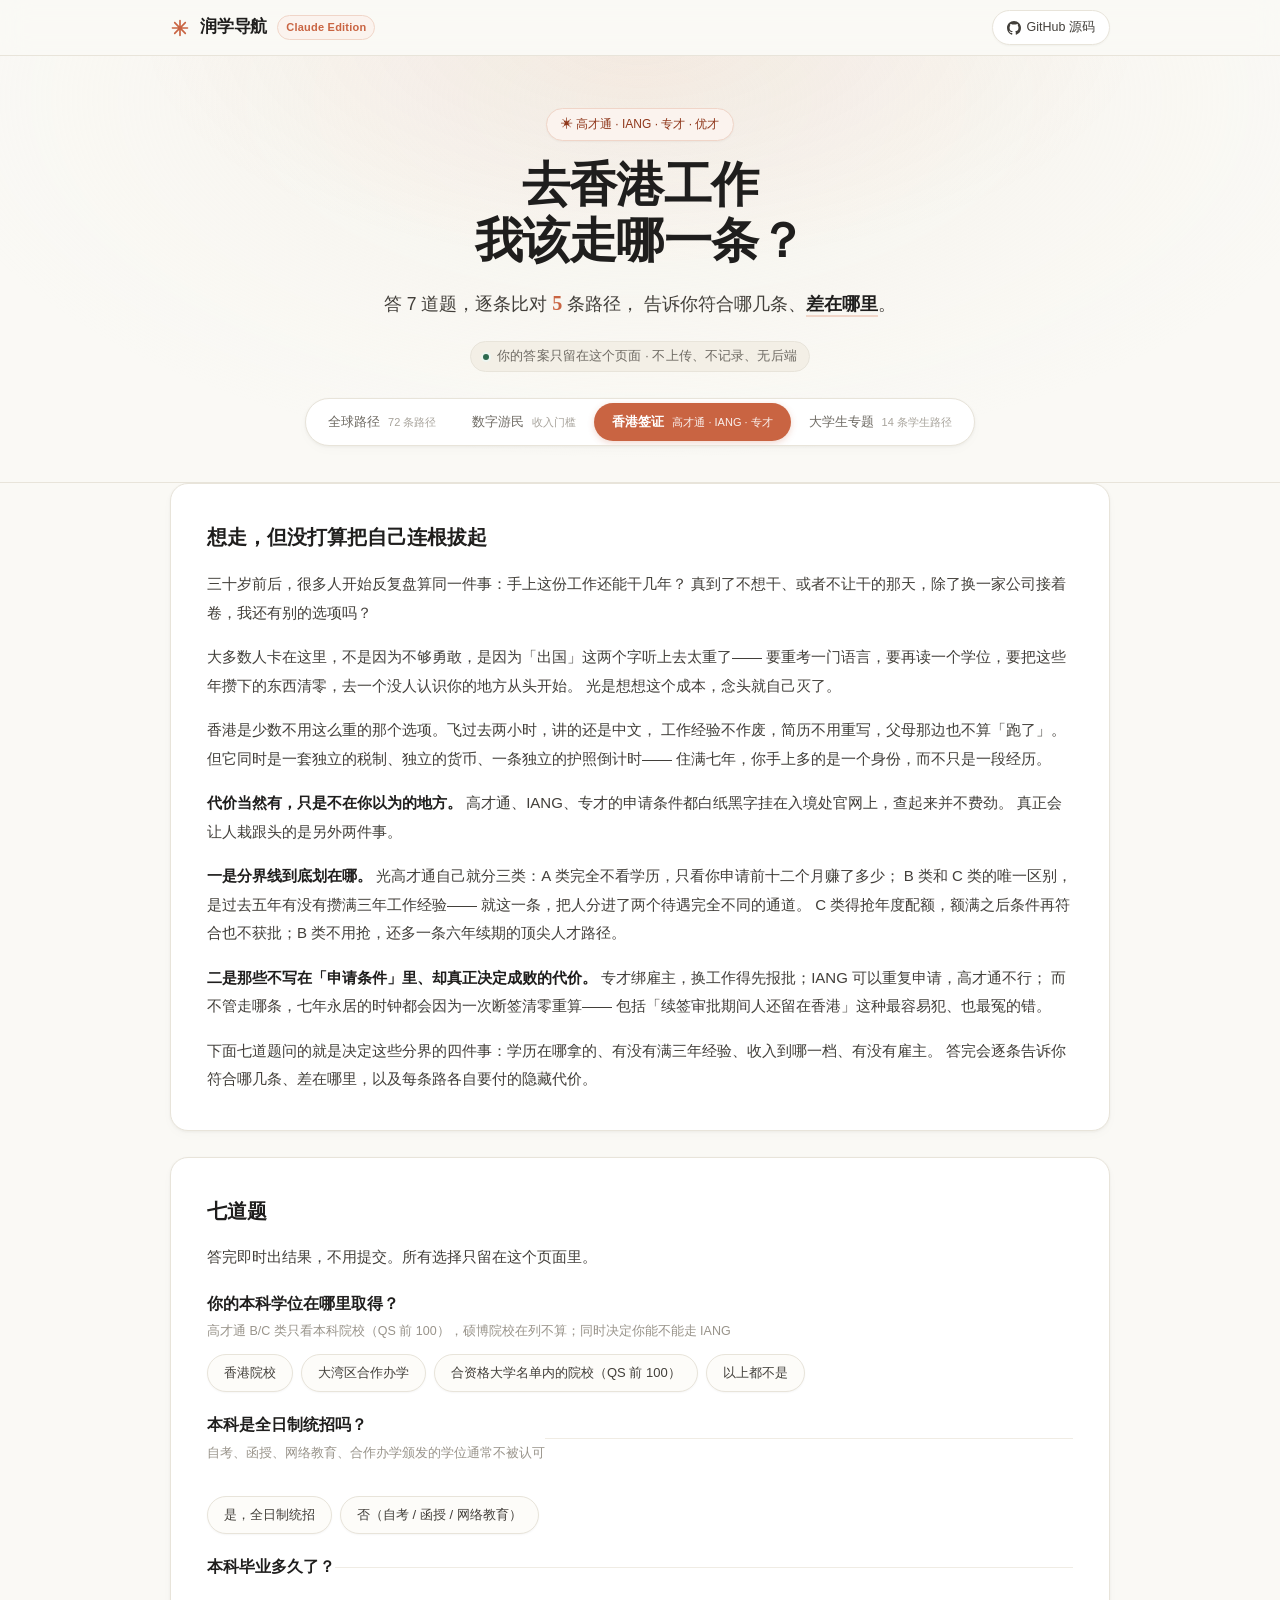
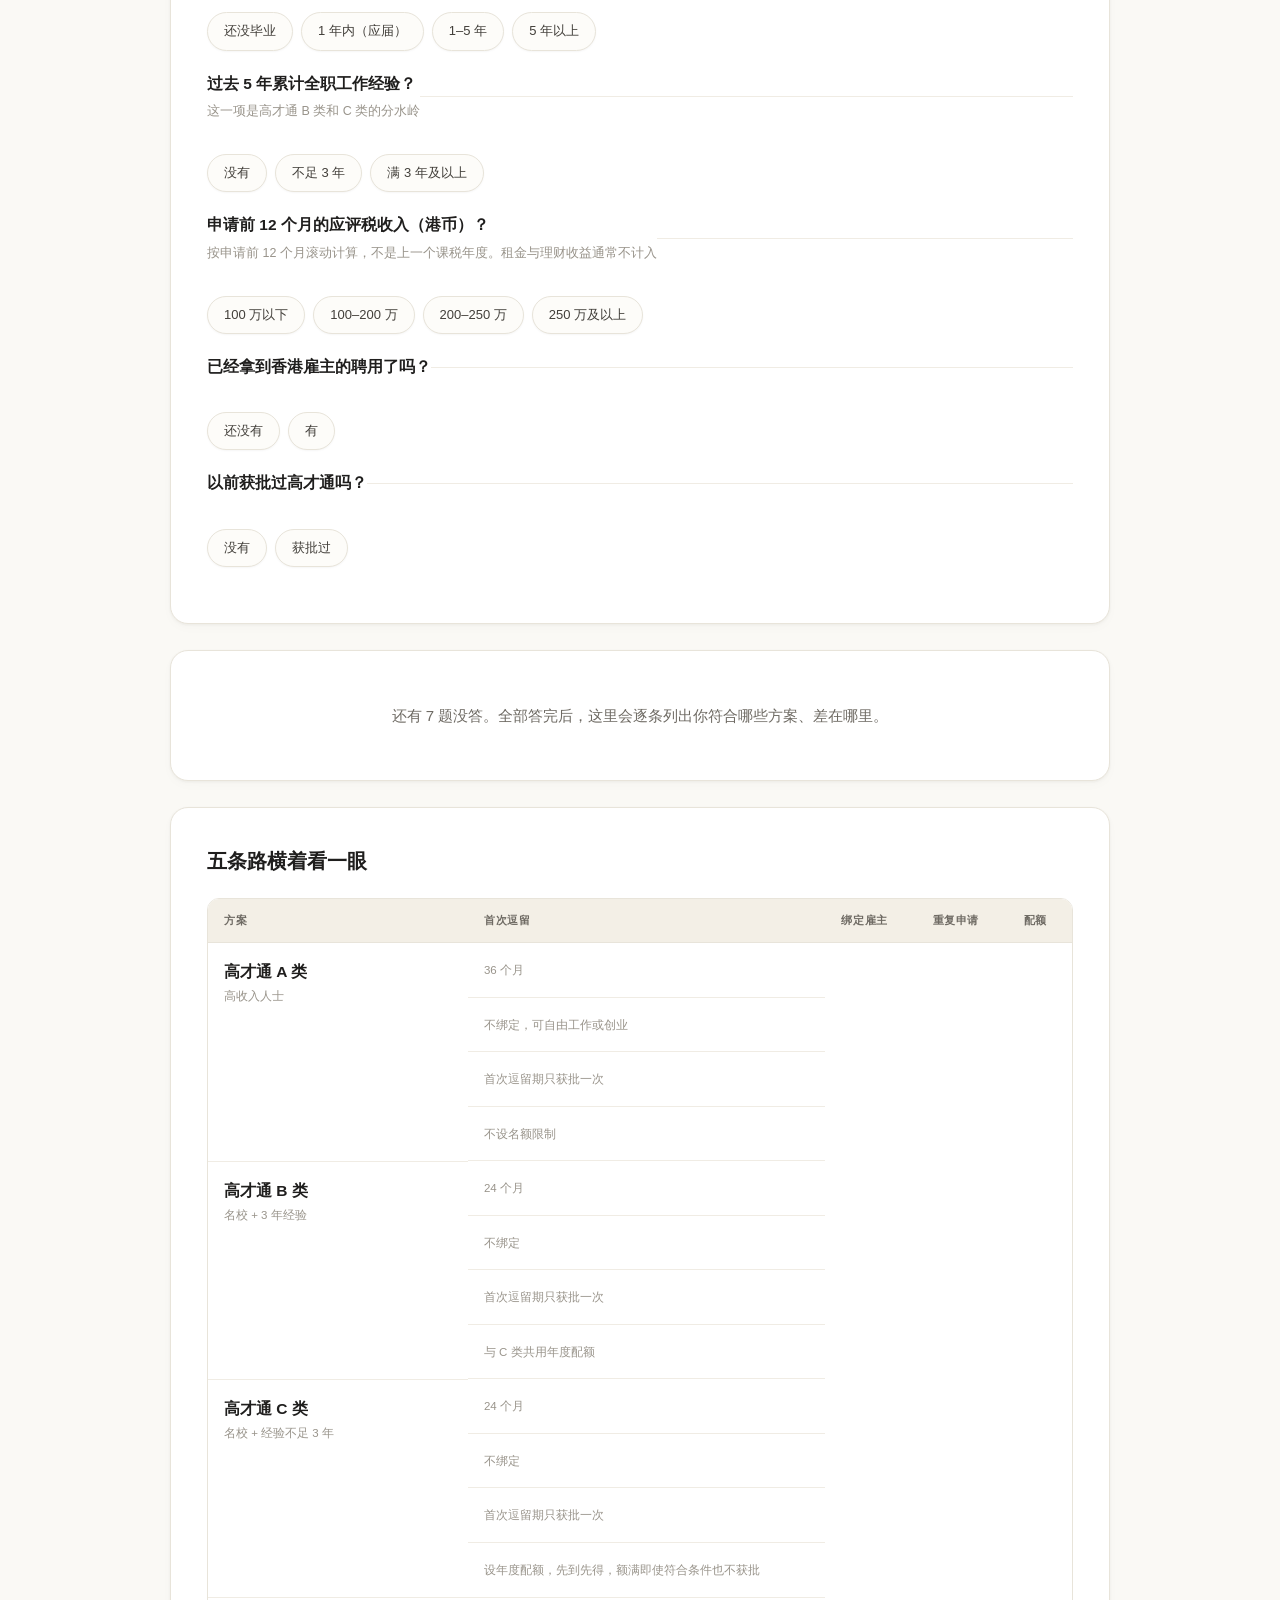
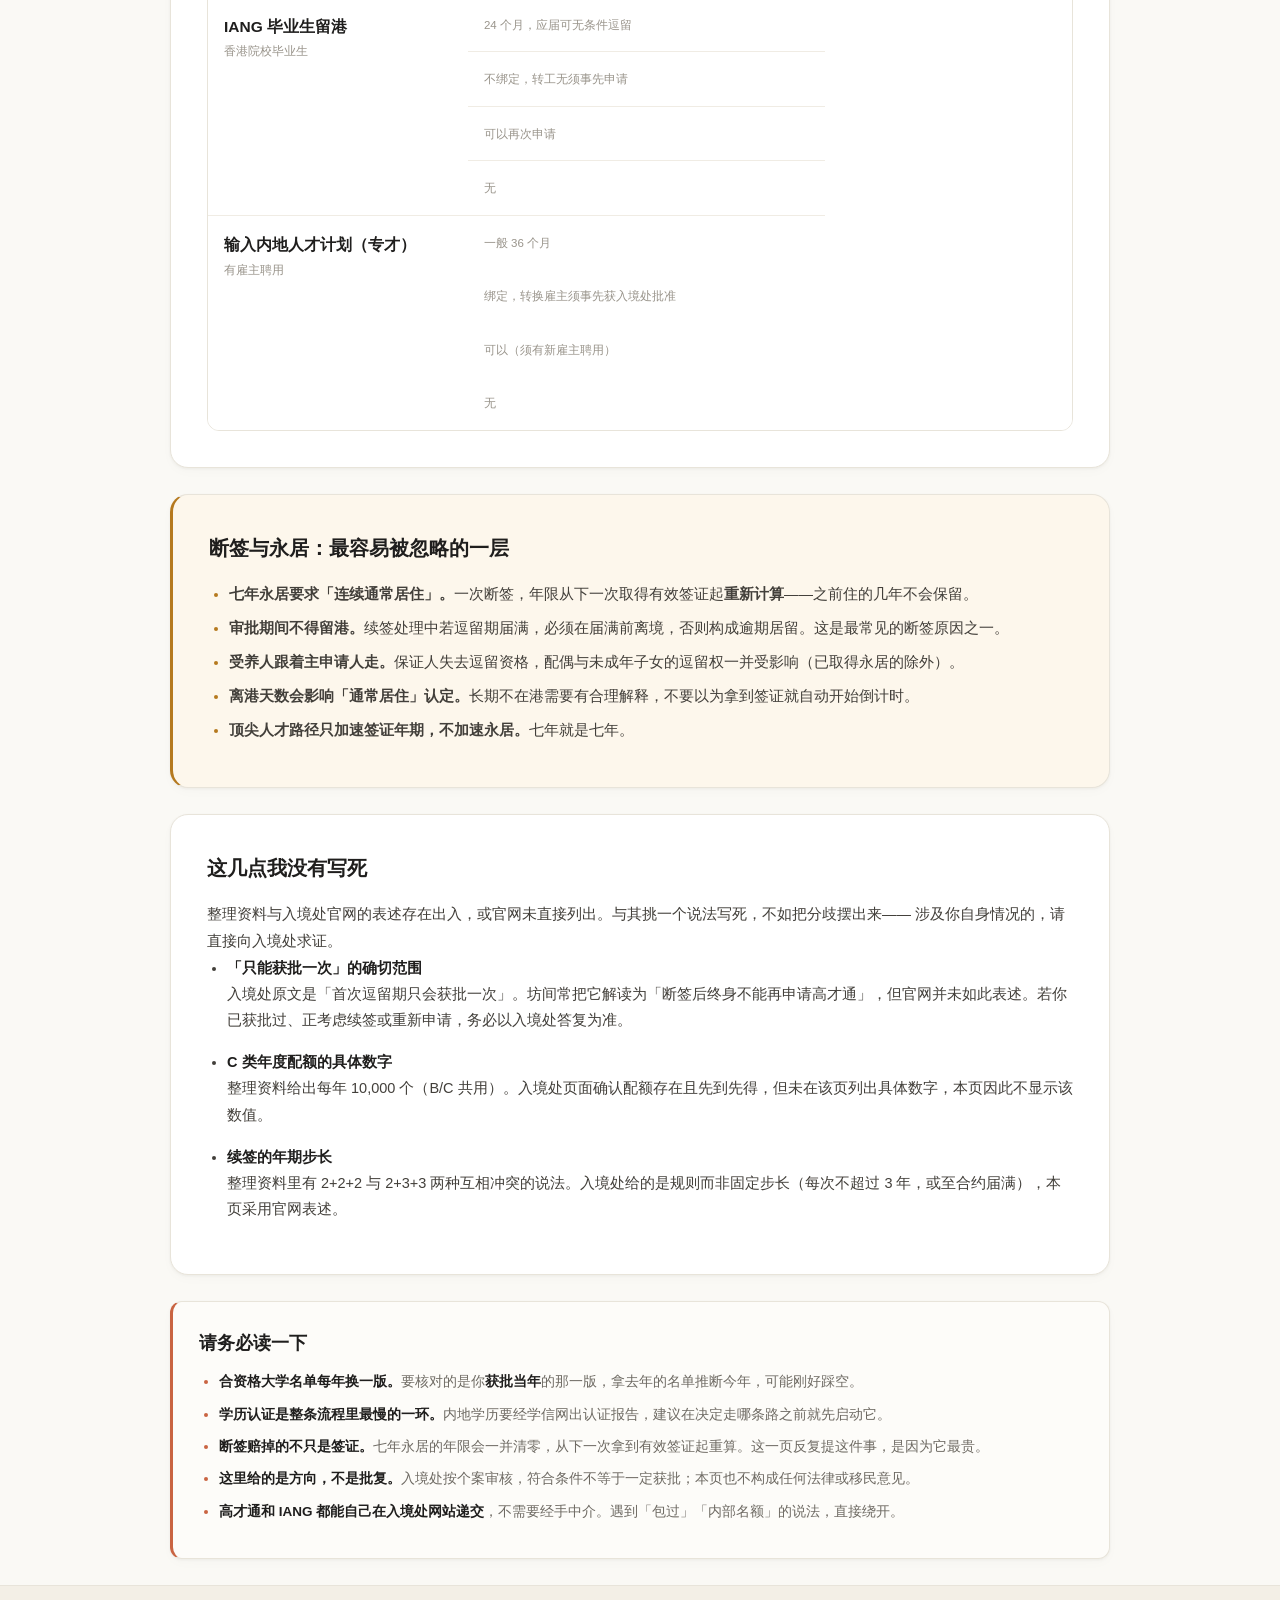
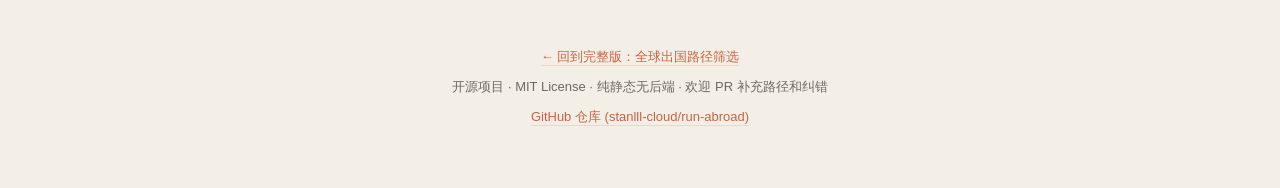
==== hk.html @ f4d1e122 "feat: redesign run-abroad with Anthropic Claude aesthetic" ====
<!DOCTYPE html>
<html lang="zh-CN">
<head>
<meta charset="utf-8">
<meta name="viewport" content="width=device-width, initial-scale=1">
<title>香港工作签证 · 我该走哪一条？</title>
<meta name="description" content="答 7 道题，逐条比对高才通 A/B/C、IANG、专才五条路径，告诉你符合哪几条、差在哪里。纯静态、开源、不收集任何数据。">
<link rel="stylesheet" href="css/style.css">
</head>
<body>

<aside class="claude-topbar">
  <div class="wrap claude-topbar-inner">
    <a href="index.html" class="claude-brand">
      <svg class="claude-spark" viewBox="0 0 24 24" width="20" height="20" fill="currentColor">
        <path d="M12 2C12.5523 2 13 2.44772 13 3V9.58579L17.6569 4.92893C18.0474 4.53841 18.6805 4.53841 19.0711 4.92893C19.4616 5.31946 19.4616 5.95262 19.0711 6.34315L14.4142 11H21C21.5523 11 22 11.4477 22 12C22 12.5523 21.5523 13 21 13H14.4142L19.0711 17.6569C19.4616 18.0474 19.4616 18.6805 19.0711 19.0711C18.6805 19.4616 18.0474 19.4616 17.6569 19.0711L13 14.4142V21C13 21.5523 12.5523 22 12 22C11.4477 22 11 21.5523 11 21V14.4142L6.34315 19.0711C5.95262 19.4616 5.31946 19.4616 4.92893 19.0711C4.53841 18.6805 4.53841 18.0474 4.92893 17.6569L9.58579 13H3C2.44772 13 2 12.5523 2 12C2 11.4477 2 11 3 11H9.58579L4.92893 6.34315C4.53841 5.95262 4.53841 5.31946 4.92893 4.92893C5.31946 4.53841 5.95262 4.53841 6.34315 4.92893L11 9.58579V3C11 2.44772 11.4477 2 12 2Z"/>
      </svg>
      <span class="claude-brand-title">润学导航</span>
      <span class="claude-badge-pill">Claude Edition</span>
    </a>
    <div class="claude-top-actions">
      <a href="https://github.com/stanlll-cloud/run-abroad" target="_blank" rel="noopener noreferrer" class="claude-gh-btn">
        <svg viewBox="0 0 16 16" fill="currentColor">
          <path d="M8 0C3.58 0 0 3.58 0 8c0 3.54 2.29 6.53 5.47 7.59.4.07.55-.17.55-.38 0-.19-.01-.82-.01-1.49-2.01.37-2.53-.49-2.69-.94-.09-.23-.48-.94-.82-1.13-.28-.15-.68-.52-.01-.53.63-.01 1.08.58 1.23.82.72 1.21 1.87.87 2.33.66.07-.52.28-.87.51-1.07-1.78-.2-3.64-.89-3.64-3.95 0-.87.31-1.59.82-2.15-.08-.2-.36-1.02.08-2.12 0 0 .67-.21 2.2.82.64-.18 1.32-.27 2-.27.68 0 1.36.09 2 .27 1.53-1.04 2.2-.82 2.2-.82.44 1.1.16 1.92.08 2.12.51.56.82 1.27.82 2.15 0 3.07-1.87 3.75-3.65 3.95.29.25.54.73.54 1.48 0 1.07-.01 1.93-.01 2.2 0 .21.15.46.55.38A8.013 8.013 0 0016 8c0-4.42-3.58-8-8-8z"/>
        </svg>
        <span>GitHub 源码</span>
      </a>
    </div>
  </div>
</aside>

<header class="hero">
  <div class="wrap">
    <div class="hero-pill-badge">✳ 高才通 · IANG · 专才 · 优才</div>
    <h1>去香港工作<br>我该走哪一条？</h1>
    <p class="lead">
      答 7 道题，逐条比对 <b id="schemeCount">0</b> 条路径，
      告诉你符合哪几条、<strong>差在哪里</strong>。
    </p>
    <p class="privacy">你的答案只留在这个页面 · 不上传、不记录、无后端</p>
    <nav class="hero-alt" aria-label="快速前往专题">
      <a href="index.html"><span>全球路径</span><small>72 条路径</small></a>
      <a href="nomad.html"><span>数字游民</span><small>收入门槛</small></a>
      <a class="current" href="hk.html" aria-current="page"><span>香港签证</span><small>高才通 · IANG · 专才</small></a>
      <a href="student.html"><span>大学生专题</span><small>14 条学生路径</small></a>
    </nav>
  </div>
</header>

<main class="wrap">

  <section class="panel d-block">
    <h2>想走，但没打算把自己连根拔起</h2>
    <div class="prose">
      <p>
        三十岁前后，很多人开始反复盘算同一件事：手上这份工作还能干几年？
        真到了不想干、或者不让干的那天，除了换一家公司接着卷，我还有别的选项吗？
      </p>
      <p>
        大多数人卡在这里，不是因为不够勇敢，是因为「出国」这两个字听上去太重了——
        要重考一门语言，要再读一个学位，要把这些年攒下的东西清零，去一个没人认识你的地方从头开始。
        光是想想这个成本，念头就自己灭了。
      </p>
      <p>
        香港是少数不用这么重的那个选项。飞过去两小时，讲的还是中文，
        工作经验不作废，简历不用重写，父母那边也不算「跑了」。
        但它同时是一套独立的税制、独立的货币、一条独立的护照倒计时——
        住满七年，你手上多的是一个身份，而不只是一段经历。
      </p>
      <p>
        <strong>代价当然有，只是不在你以为的地方。</strong>
        高才通、IANG、专才的申请条件都白纸黑字挂在入境处官网上，查起来并不费劲。
        真正会让人栽跟头的是另外两件事。
      </p>
      <p>
        <strong>一是分界线到底划在哪。</strong>
        光高才通自己就分三类：A 类完全不看学历，只看你申请前十二个月赚了多少；
        B 类和 C 类的唯一区别，是过去五年有没有攒满三年工作经验——
        就这一条，把人分进了两个待遇完全不同的通道。
        C 类得抢年度配额，额满之后条件再符合也不获批；B 类不用抢，还多一条六年续期的顶尖人才路径。
      </p>
      <p>
        <strong>二是那些不写在「申请条件」里、却真正决定成败的代价。</strong>
        专才绑雇主，换工作得先报批；IANG 可以重复申请，高才通不行；
        而不管走哪条，七年永居的时钟都会因为一次断签清零重算——
        包括「续签审批期间人还留在香港」这种最容易犯、也最冤的错。
      </p>
      <p>
        下面七道题问的就是决定这些分界的四件事：学历在哪拿的、有没有满三年经验、收入到哪一档、有没有雇主。
        答完会逐条告诉你符合哪几条、差在哪里，以及每条路各自要付的隐藏代价。
      </p>
    </div>
  </section>

  <section class="panel d-block">
    <h2>七道题</h2>
    <p class="notes">答完即时出结果，不用提交。所有选择只留在这个页面里。</p>
    <div id="quiz" class="hk-quiz"></div>
  </section>

  <div id="result"></div>

  <section class="panel d-block">
    <h2>五条路横着看一眼</h2>
    <div class="table-scroll">
      <table class="cmp" id="cmp"></table>
    </div>
  </section>

  <section class="panel d-block d-warn">
    <h2>断签与永居：最容易被忽略的一层</h2>
    <ul class="d-list">
      <li><b>七年永居要求「连续通常居住」。</b>一次断签，年限从下一次取得有效签证起<b>重新计算</b>——之前住的几年不会保留。</li>
      <li><b>审批期间不得留港。</b>续签处理中若逗留期届满，必须在届满前离境，否则构成逾期居留。这是最常见的断签原因之一。</li>
      <li><b>受养人跟着主申请人走。</b>保证人失去逗留资格，配偶与未成年子女的逗留权一并受影响（已取得永居的除外）。</li>
      <li><b>离港天数会影响「通常居住」认定。</b>长期不在港需要有合理解释，不要以为拿到签证就自动开始倒计时。</li>
      <li><b>顶尖人才路径只加速签证年期，不加速永居。</b>七年就是七年。</li>
    </ul>
  </section>

  <section class="panel d-block">
    <h2>这几点我没有写死</h2>
    <p class="notes">
      整理资料与入境处官网的表述存在出入，或官网未直接列出。与其挑一个说法写死，不如把分歧摆出来——
      涉及你自身情况的，请直接向入境处求证。
    </p>
    <ul class="d-list hk-uncertain" id="uncertain"></ul>
  </section>

  <section class="panel disclaimer">
    <h2>请务必读一下</h2>
    <ul>
      <li><b>合资格大学名单每年换一版。</b>要核对的是你<b>获批当年</b>的那一版，拿去年的名单推断今年，可能刚好踩空。</li>
      <li><b>学历认证是整条流程里最慢的一环。</b>内地学历要经学信网出认证报告，建议在决定走哪条路之前就先启动它。</li>
      <li><b>断签赔掉的不只是签证。</b>七年永居的年限会一并清零，从下一次拿到有效签证起重算。这一页反复提这件事，是因为它最贵。</li>
      <li><b>这里给的是方向，不是批复。</b>入境处按个案审核，符合条件不等于一定获批；本页也不构成任何法律或移民意见。</li>
      <li><b>高才通和 IANG 都能自己在入境处网站递交</b>，不需要经手中介。遇到「包过」「内部名额」的说法，直接绕开。</li>
    </ul>
  </section>

</main>

<footer>
  <div class="wrap">
    <p><a href="index.html">← 回到完整版：全球出国路径筛选</a></p>
    <p>开源项目 · MIT License · 纯静态无后端 · 欢迎 PR 补充路径和纠错</p>
    <p><a href="https://github.com/stanlll-cloud/run-abroad" target="_blank" rel="noopener noreferrer">GitHub 仓库 (stanlll-cloud/run-abroad)</a></p>
  </div>
</footer>

<script src="js/data.js"></script>
<script src="js/engine.js"></script>
<script src="js/hk-data.js"></script>
<script src="js/hk.js"></script>
</body>
</html>
---- css/style.css ----
/* ============================================================
   润学导航 · Claude Design System
   Anthropic Claude 风格设计系统：
   - 暖象牙纸底 (Warm Parchment #FAF9F5)
   - 陶土珊瑚主色 (Claude Terracotta #C96442)
   - 典雅衬线标题与人文无衬线正文
   - 柔和卡片阴影与圆角微交互
   - 零外部依赖，极速纯静态加载
   ============================================================ */

:root {
  color-scheme: light;

  /* ── 间距刻度 ── */
  --s1: 4px;   --s2: 8px;   --s3: 12px;  --s4: 16px;
  --s5: 20px;  --s6: 26px;  --s7: 36px;  --s8: 52px;  --s9: 76px;

  /* ── 圆角系统 (Claude 柔和曲率) ── */
  --r-xs: 4px;
  --r-sm: 8px;
  --r-md: 12px;
  --r-lg: 18px;
  --r-xl: 24px;
  --r-full: 9999px;

  /* ── 字体 ── */
  --sans: "Inter", -apple-system, BlinkMacSystemFont, "Segoe UI", Roboto,
          "PingFang SC", "Hiragino Sans GB", "Microsoft YaHei", "Noto Sans CJK SC", sans-serif;
  --serif: "Copernicus", "Newsreader", "Charter", "Georgia", "Iowan Old Style",
           "Songti SC", "Noto Serif CJK SC", "Source Han Serif SC", STSong, serif;
  --mono: "SF Mono", "Fira Code", "Roboto Mono", Menlo, Consolas, monospace;

  /* ── Claude 暖象牙主题配色 ── */
  --bg: #FAF9F5;                 /* Claude 经典温暖米白/纸张底色 */
  --bg-tint: #F3EFE6;            /* 温暖纸张底色过渡 */
  --bg-subtle: #FAF6EE;
  --panel: #FFFFFF;              /* 悬浮主卡片白 */
  --panel-warm: #FDFCF9;         /* 微暖卡片底色 */
  
  --ink: #1F1E1D;                /* Claude 温暖深炭黑（非死黑） */
  --ink-soft: #423F3A;           /* 正文温和炭色 */
  --muted: #6E6A63;              /* 次级辅助说明色 */
  --faint: #99948B;              /* 弱化标注文字 */
  --line: #E8E4DA;               /* 细腻温和边界线 */
  --hair: #F0ECE4;               /* 发丝级分隔线 */

  /* Claude 标志性陶土珊瑚色 (Anthropic Terracotta) */
  --accent: #C96442;             /* Claude 官方标志陶土珊瑚红 */
  --accent-hover: #B55434;
  --accent-active: #9E4629;
  --accent-ink: #8F371B;
  --accent-wash: #FBF3EE;        /* 极柔和的陶土浅底 */
  --accent-border: #F0D5C8;

  /* Claude 状态辅助色 */
  --ok: #2D6A4F;                 /* Claude 沉稳森林绿 (符合条件) */
  --ok-ink: #1B4332;
  --ok-wash: #EDF6F1;
  --ok-border: #C8E3D4;

  --near: #B5791E;               /* Claude 温暖蜂蜜赭黄 (差一点) */
  --near-ink: #7E4F08;
  --near-wash: #FDF7EC;
  --near-border: #F7E4BE;

  --far: #C96442;                /* Claude 陶土红 (需长期准备) */
  --far-ink: #8F371B;
  --far-wash: #FBF3EE;
  --far-border: #F0D5C8;

  --no: #7A7670;                 /* Claude 静谧灰岩 (暂时走不通) */
  --no-ink: #4E4B46;
  --no-wash: #F2EFEA;
  --no-border: #E0DDD6;

  /* 阴影系统 (Claude 风格柔和漫反射) */
  --shadow-xs: 0 1px 2px rgba(31, 30, 29, 0.04);
  --shadow-sm: 0 1px 3px rgba(31, 30, 29, 0.05), 0 4px 12px rgba(31, 30, 29, 0.02);
  --shadow-md: 0 2px 8px -2px rgba(31, 30, 29, 0.06), 0 12px 32px -8px rgba(31, 30, 29, 0.08);
  --shadow-lg: 0 4px 16px -2px rgba(31, 30, 29, 0.08), 0 24px 48px -12px rgba(31, 30, 29, 0.12);

  --ring: 0 0 0 3px rgba(201, 100, 66, 0.18);
}

@media (prefers-color-scheme: dark) {
  :root {
    color-scheme: dark;

    /* Claude 标志性温润深棕暗黑 (Espresso Dark, 非冰冷深蓝) */
    --bg: #1B1A18;
    --bg-tint: #242220;
    --bg-subtle: #2A2825;
    --panel: #262421;
    --panel-warm: #2C2A26;

    --ink: #EDE8DF;
    --ink-soft: #CCC6BA;
    --muted: #969085;
    --faint: #736E65;
    --line: #383530;
    --hair: #2E2C28;

    --accent: #D97757;
    --accent-hover: #E48869;
    --accent-active: #F2A385;
    --accent-ink: #F2A385;
    --accent-wash: #2D1B14;
    --accent-border: #4D2B1E;

    --ok: #52B788;
    --ok-ink: #74C69D;
    --ok-wash: #15251C;
    --ok-border: #1E3A2B;

    --near: #E0A946;
    --near-ink: #F0C46B;
    --near-wash: #281F10;
    --near-border: #423214;

    --far: #D97757;
    --far-ink: #F2A385;
    --far-wash: #2D1B14;
    --far-border: #4D2B1E;

    --no: #8C8880;
    --no-ink: #ABA69E;
    --no-wash: #23221F;
    --no-border: #383632;

    --shadow-xs: 0 1px 2px rgba(0, 0, 0, 0.4);
    --shadow-sm: 0 2px 6px rgba(0, 0, 0, 0.4);
    --shadow-md: 0 8px 24px rgba(0, 0, 0, 0.5);
    --shadow-lg: 0 16px 40px rgba(0, 0, 0, 0.6);

    --ring: 0 0 0 3px rgba(217, 119, 87, 0.25);
  }
}

* { box-sizing: border-box; }
html { scroll-behavior: smooth; }

body {
  margin: 0;
  background: var(--bg);
  color: var(--ink);
  font-family: var(--sans);
  font-size: 15.5px;
  line-height: 1.7;
  -webkit-font-smoothing: antialiased;
  -moz-osx-font-smoothing: grayscale;
}

.wrap { max-width: 980px; margin: 0 auto; padding: 0 var(--s5); }

::selection { background: var(--accent-wash); color: var(--accent-ink); }

:focus-visible {
  outline: 2px solid var(--accent);
  outline-offset: 2px;
  border-radius: var(--r-sm);
}

/* ============================================================
   Claude 顶部常驻导航条 (Top Bar)
   ============================================================ */

.claude-topbar {
  position: sticky;
  top: 0;
  z-index: 100;
  background: color-mix(in srgb, var(--bg) 85%, transparent);
  backdrop-filter: blur(14px);
  -webkit-backdrop-filter: blur(14px);
  border-bottom: 1px solid var(--line);
  padding: 10px 0;
  transition: all .2s ease;
}

.claude-topbar-inner {
  display: flex;
  align-items: center;
  justify-content: space-between;
  gap: var(--s4);
}

.claude-brand {
  display: inline-flex;
  align-items: center;
  gap: 10px;
  text-decoration: none;
  color: var(--ink);
}

.claude-spark {
  color: var(--accent);
  flex-shrink: 0;
  transition: transform .25s ease;
}
.claude-brand:hover .claude-spark {
  transform: rotate(45deg);
}

.claude-brand-title {
  font-family: var(--serif);
  font-size: 17px;
  font-weight: 600;
  letter-spacing: -.01em;
}

.claude-badge-pill {
  font-family: var(--sans);
  font-size: 11px;
  font-weight: 600;
  padding: 2px 8px;
  border-radius: var(--r-full);
  background: var(--accent-wash);
  color: var(--accent);
  border: 1px solid var(--accent-border);
  letter-spacing: .02em;
}

.claude-top-actions {
  display: flex;
  align-items: center;
  gap: var(--s3);
}

.claude-gh-btn {
  display: inline-flex;
  align-items: center;
  gap: 6px;
  padding: 6px 14px;
  font-size: 12.5px;
  font-weight: 500;
  color: var(--ink-soft);
  background: var(--panel);
  border: 1px solid var(--line);
  border-radius: var(--r-full);
  text-decoration: none;
  box-shadow: var(--shadow-xs);
  transition: all .16s ease;
}
.claude-gh-btn:hover {
  color: var(--accent);
  border-color: var(--accent-border);
  background: var(--accent-wash);
  transform: translateY(-1px);
}
.claude-gh-btn svg { width: 14px; height: 14px; fill: currentColor; }

/* ============================================================
   Hero 头部 (Claude 温暖光晕与典雅排版)
   ============================================================ */

.hero {
  position: relative;
  overflow: hidden;
  padding: var(--s8) 0 var(--s7);
  text-align: center;
  border-bottom: 1px solid var(--line);
  background:
    radial-gradient(ellipse 700px 320px at 50% -20px, rgba(201, 100, 66, 0.08), transparent 72%),
    radial-gradient(ellipse 900px 450px at 50% 10%, rgba(243, 239, 230, 0.55), transparent 80%),
    var(--bg);
}

.hero-pill-badge {
  display: inline-flex;
  align-items: center;
  gap: 6px;
  margin-bottom: var(--s4);
  padding: 5px 14px;
  font-size: 12px;
  font-weight: 500;
  color: var(--accent-ink);
  background: var(--accent-wash);
  border: 1px solid var(--accent-border);
  border-radius: var(--r-full);
  box-shadow: var(--shadow-xs);
}

.hero h1 {
  margin: 0 0 var(--s4);
  font-family: var(--serif);
  font-size: clamp(34px, 5.2vw, 48px);
  font-weight: 600;
  line-height: 1.18;
  letter-spacing: -.02em;
  color: var(--ink);
}

.lead {
  margin: 0 auto var(--s5);
  max-width: 36em;
  font-size: clamp(15.5px, 1.8vw, 17.5px);
  line-height: 1.75;
  color: var(--ink-soft);
}
.lead b {
  font-family: var(--serif);
  font-size: 1.15em;
  font-weight: 600;
  color: var(--accent);
}
.lead strong {
  font-weight: 600;
  color: var(--ink);
  white-space: nowrap;
  border-bottom: 2px solid var(--accent-border);
  padding-bottom: 1px;
}

.privacy {
  display: inline-flex;
  align-items: center;
  gap: var(--s2);
  margin: 0;
  padding: 4px 12px;
  border-radius: var(--r-full);
  background: var(--bg-tint);
  border: 1px solid var(--line);
  font-size: 12.5px;
  letter-spacing: .01em;
  color: var(--muted);
}
.privacy::before {
  content: '';
  width: 6px; height: 6px;
  border-radius: 50%;
  background: var(--ok);
  box-shadow: 0 0 0 2px var(--ok-wash);
}

/* ============================================================
   导航切换器 (Claude 风格分段胶囊)
   ============================================================ */

.hero-alt {
  display: flex;
  gap: 0;
  justify-content: center;
  flex-wrap: wrap;
  width: fit-content;
  max-width: 100%;
  margin: var(--s6) auto 0;
  border: 1px solid var(--line);
  border-radius: var(--r-full);
  overflow: hidden;
  background: var(--panel);
  box-shadow: var(--shadow-sm);
  padding: 4px;
}

.hero-alt a {
  display: inline-flex;
  align-items: center;
  gap: var(--s2);
  padding: 8px 18px;
  color: var(--muted);
  text-decoration: none;
  border: 0;
  border-radius: var(--r-full);
  font-size: 13px;
  font-weight: 500;
  white-space: nowrap;
  transition: all .18s cubic-bezier(0.2, 0.8, 0.2, 1);
}
.hero-alt a:hover {
  color: var(--accent);
  background: var(--accent-wash);
}
.hero-alt a.current {
  color: #FFFFFF;
  background: var(--accent);
  font-weight: 600;
  box-shadow: 0 2px 6px rgba(201, 100, 66, 0.25);
}
.hero-alt a small {
  font-size: 11px;
  font-weight: 400;
  color: var(--faint);
  opacity: .85;
}
.hero-alt a.current small {
  color: #FFFFFF;
  opacity: .9;
}

@media (max-width: 680px) {
  .hero-alt {
    display: grid;
    grid-template-columns: repeat(2, minmax(0, 1fr));
    width: 100%;
    border-radius: var(--r-md);
    gap: 4px;
    padding: 6px;
  }
  .hero-alt a {
    justify-content: center;
    flex-direction: column;
    gap: 2px;
    padding: 8px 6px;
    font-size: 12px;
    border-radius: var(--r-sm);
  }
}

main { padding: var(--s7) 0 var(--s9); }

/* ============================================================
   面板与表单 (Claude 柔和卡片与输入框)
   ============================================================ */

.panel {
  background: var(--panel);
  border: 1px solid var(--line);
  border-radius: var(--r-lg);
  padding: var(--s7);
  margin-bottom: var(--s6);
  box-shadow: var(--shadow-sm);
  transition: border-color .2s ease, box-shadow .2s ease;
}

.grid {
  display: grid;
  grid-template-columns: repeat(auto-fit, minmax(220px, 1fr));
  gap: var(--s5) var(--s6);
}

.field { display: flex; flex-direction: column; gap: var(--s2); min-width: 0; }
.field[hidden] { display: none; }
.field > span {
  font-size: 12px;
  font-weight: 600;
  letter-spacing: .04em;
  color: var(--muted);
}
.field small { font-size: 12px; line-height: 1.55; color: var(--faint); }

input[type="number"], select {
  width: 100%;
  padding: 10px 14px;
  font: inherit;
  font-size: 14.5px;
  color: var(--ink);
  background: var(--panel-warm);
  border: 1px solid var(--line);
  border-radius: var(--r-sm);
  transition: border-color .18s, box-shadow .18s, background .18s;
  appearance: none;
}

input[type="number"]::placeholder { color: var(--faint); }

/* ── 自绘下拉框 (Claude 风格) ────────────────────────────── */

.sel { position: relative; }

.sel > select {
  position: absolute;
  inset: 0;
  width: 100%;
  height: 100%;
  opacity: 0;
  pointer-events: none;
}

.sel-btn {
  width: 100%;
  padding: 10px var(--s7) 10px 14px;
  font: inherit;
  font-size: 14.5px;
  text-align: left;
  color: var(--ink);
  background: var(--panel-warm);
  border: 1px solid var(--line);
  border-radius: var(--r-sm);
  cursor: pointer;
  transition: all .18s ease;
}
.sel-btn.is-placeholder { color: var(--faint); }
.sel-btn:hover { border-color: var(--muted); background: var(--panel); }
.sel-btn:focus-visible {
  outline: none;
  border-color: var(--accent);
  box-shadow: var(--ring);
}

/* 箭头 */
.sel-btn::after {
  content: '';
  position: absolute;
  right: 14px;
  top: 50%;
  width: 7px; height: 7px;
  margin-top: -5px;
  border-right: 2px solid var(--muted);
  border-bottom: 2px solid var(--muted);
  transform: rotate(45deg);
  transition: transform .18s;
  pointer-events: none;
}
.sel-btn[aria-expanded="true"]::after {
  transform: rotate(-135deg);
  margin-top: -2px;
  border-color: var(--accent);
}

.sel.is-invalid .sel-btn {
  border-color: var(--far);
  background: var(--far-wash);
}

.sel-list {
  position: absolute;
  z-index: 50;
  top: calc(100% + 6px);
  left: 0; right: 0;
  max-height: 280px;
  overflow-y: auto;
  padding: var(--s2);
  background: var(--panel);
  border: 1px solid var(--line);
  border-radius: var(--r-md);
  box-shadow: var(--shadow-md);
  animation: drop .16s cubic-bezier(0.2, 0.8, 0.2, 1);
}
@keyframes drop {
  from { opacity: 0; transform: translateY(-6px); }
  to   { opacity: 1; transform: none; }
}

.sel-opt {
  padding: 9px var(--s3);
  font-size: 14px;
  color: var(--ink-soft);
  border-radius: var(--r-sm);
  cursor: pointer;
  white-space: normal;
  transition: background .12s, color .12s;
}
.sel-opt:hover, .sel-opt.is-active {
  background: var(--accent-wash);
  color: var(--accent-ink);
}
.sel-opt.is-chosen {
  color: var(--accent);
  font-weight: 600;
  background: var(--accent-wash);
}
.sel-opt.is-chosen::after {
  content: '✓';
  float: right;
  font-weight: 600;
  color: var(--accent);
}

input[type="number"]:hover, select:hover { border-color: var(--muted); }
input[type="number"]:focus, select:focus {
  outline: none;
  border-color: var(--accent);
  box-shadow: var(--ring);
}

input[type="checkbox"] { accent-color: var(--accent); cursor: pointer; }

.field.checkbox {
  flex-direction: row;
  align-items: center;
  gap: var(--s3);
  align-self: end;
  padding: 10px 12px;
  background: var(--panel-warm);
  border: 1px solid var(--line);
  border-radius: var(--r-sm);
  cursor: pointer;
  transition: all .16s ease;
}
.field.checkbox:hover {
  border-color: var(--accent-border);
  background: var(--accent-wash);
}
.field.checkbox input { width: 17px; height: 17px; margin: 0; flex: none; }
.field.checkbox span {
  font-size: 13.5px;
  font-weight: 500;
  color: var(--ink);
}

fieldset {
  border: 0;
  border-top: 1px solid var(--hair);
  margin: var(--s7) 0 0;
  padding: var(--s6) 0 0;
}
legend {
  padding: 0;
  font-size: 12.5px;
  font-weight: 600;
  letter-spacing: .04em;
  color: var(--muted);
}
legend em {
  font-style: normal;
  font-weight: 400;
  letter-spacing: 0;
  color: var(--faint);
  margin-left: var(--s2);
  font-size: 12px;
}

.chips { display: flex; flex-wrap: wrap; gap: var(--s2); margin-top: var(--s4); }
.chip { cursor: pointer; }
.chip input { position: absolute; opacity: 0; width: 0; height: 0; }
.chip span {
  display: inline-flex;
  align-items: center;
  padding: 7px 16px;
  font-size: 13px;
  font-weight: 500;
  color: var(--ink-soft);
  background: var(--panel-warm);
  border: 1px solid var(--line);
  border-radius: var(--r-full);
  transition: all .16s ease;
  user-select: none;
  box-shadow: var(--shadow-xs);
}
.chip:hover span {
  border-color: var(--accent-border);
  color: var(--accent);
  background: var(--accent-wash);
  transform: translateY(-1px);
}
.chip input:checked + span {
  background: var(--accent);
  border-color: var(--accent);
  color: #FFFFFF;
  font-weight: 600;
  box-shadow: 0 2px 8px rgba(201, 100, 66, 0.28);
}
.chip input:focus-visible + span { box-shadow: var(--ring); }

/* 「我不想…」排除项选中警示 */
#excludes .chip input:checked + span {
  background: #A44A3F;
  border-color: #A44A3F;
  color: #FFFFFF;
}

/* ── 按钮 (Claude 风格) ── */

button { font: inherit; cursor: pointer; transition: all .18s ease; }

.primary {
  width: 100%;
  margin-top: var(--s7);
  padding: 16px 28px;
  font-family: var(--sans);
  font-size: 16.5px;
  font-weight: 600;
  letter-spacing: .02em;
  color: #FFFFFF;
  background: var(--accent);
  border: 0;
  border-radius: var(--r-md);
  box-shadow: 0 2px 10px rgba(201, 100, 66, 0.28);
  display: inline-flex;
  align-items: center;
  justify-content: center;
  gap: 8px;
  transition: all .2s cubic-bezier(0.2, 0.8, 0.2, 1);
}
.primary:hover {
  background: var(--accent-hover);
  box-shadow: 0 4px 18px rgba(201, 100, 66, 0.36);
  transform: translateY(-1px);
}
.primary:active {
  background: var(--accent-active);
  transform: translateY(1px);
}

.ghost {
  padding: 8px 18px;
  font-size: 13px;
  font-weight: 500;
  color: var(--ink-soft);
  background: var(--panel);
  border: 1px solid var(--line);
  border-radius: var(--r-full);
  margin: 0;
  box-shadow: var(--shadow-xs);
  transition: all .16s ease;
}
.ghost:hover {
  color: var(--accent);
  border-color: var(--accent-border);
  background: var(--accent-wash);
  transform: translateY(-1px);
}

/* ============================================================
   结果摘要与统计
   ============================================================ */

.stats {
  display: grid;
  grid-template-columns: repeat(auto-fit, minmax(130px, 1fr));
  gap: var(--s5);
}
.stat {
  position: relative;
  text-align: center;
  padding: var(--s3) var(--s3);
  background: var(--panel-warm);
  border: 1px solid var(--hair);
  border-radius: var(--r-md);
}
.stat b {
  display: block;
  font-family: var(--serif);
  font-size: clamp(34px, 4.5vw, 44px);
  font-weight: 600;
  line-height: 1;
  letter-spacing: -.02em;
  color: var(--accent);
}
.stat span {
  display: block;
  margin-top: var(--s2);
  font-size: 12px;
  font-weight: 500;
  color: var(--muted);
}

.bottleneck {
  margin-top: var(--s6);
  padding-top: var(--s6);
  border-top: 1px solid var(--hair);
}
.bottleneck h3 {
  margin: 0 0 var(--s3);
  font-size: 12.5px;
  font-weight: 600;
  letter-spacing: .04em;
  color: var(--muted);
}
.bottleneck ol { margin: 0; padding: 0; list-style: none; counter-reset: neck; }
.bottleneck li {
  counter-increment: neck;
  display: flex;
  align-items: baseline;
  gap: var(--s3);
  padding: var(--s3) 0;
  font-size: 14.5px;
}
.bottleneck li + li { border-top: 1px solid var(--hair); }
.bottleneck li::before {
  content: counter(neck, decimal-leading-zero);
  flex: none;
  font-family: var(--mono);
  font-size: 12px;
  font-weight: 600;
  color: var(--accent);
  background: var(--accent-wash);
  padding: 2px 6px;
  border-radius: var(--r-xs);
}
.bottleneck em {
  margin-left: auto;
  font-style: normal;
  font-size: 12px;
  color: var(--faint);
  white-space: nowrap;
}

/* ============================================================
   筛选栏
   ============================================================ */

.filterbar {
  margin-bottom: var(--s7);
  display: flex;
  align-items: center;
  gap: var(--s3);
  flex-wrap: wrap;
  padding: 12px var(--s5);
  background: var(--panel);
  border: 1px solid var(--line);
  border-radius: var(--r-md);
  box-shadow: var(--shadow-xs);
}
.switch {
  display: inline-flex;
  align-items: center;
  gap: var(--s2);
  cursor: pointer;
  font-size: 13px;
  font-weight: 500;
  padding: 6px 14px;
  color: var(--ink-soft);
  border: 1px solid var(--line);
  border-radius: var(--r-full);
  background: var(--panel-warm);
  transition: all .16s ease;
  user-select: none;
}
.switch:hover { border-color: var(--muted); }
.switch input { width: 15px; height: 15px; margin: 0; }
.switch:has(input:checked) {
  border-color: var(--accent);
  background: var(--accent-wash);
  color: var(--accent);
}

.filter-note { flex: 1; min-width: 170px; font-size: 12.5px; color: var(--faint); }

.empty {
  text-align: center;
  color: var(--muted);
  font-size: 15px;
  padding: var(--s8) var(--s6);
}

/* ============================================================
   分组与卡片 (Claude 柔和卡片与状态条)
   ============================================================ */

.group { margin-bottom: var(--s9); }

.group > header {
  display: flex;
  align-items: baseline;
  flex-wrap: wrap;
  gap: var(--s2) var(--s4);
  margin-bottom: var(--s6);
  padding-bottom: var(--s3);
  border-bottom: 1px solid var(--line);
}
.group h2 {
  margin: 0;
  font-family: var(--serif);
  font-size: 24px;
  font-weight: 600;
  letter-spacing: -.01em;
  display: inline-flex;
  align-items: baseline;
  gap: var(--s3);
}
.group > header p { margin: 0; flex: 1; min-width: 190px; font-size: 13px; color: var(--muted); }

.count {
  font-family: var(--sans);
  font-size: 11.5px;
  font-weight: 600;
  letter-spacing: .02em;
  padding: 3px 10px;
  border-radius: var(--r-full);
  border: 1px solid currentColor;
}

.group.ok   h2, .group.ok   .count { color: var(--ok); }
.group.near h2, .group.near .count { color: var(--near); }
.group.far  h2, .group.far  .count { color: var(--far); }
.group.no   h2, .group.no   .count { color: var(--no); }

.cards { display: grid; gap: var(--s5); }

.card {
  position: relative;
  background: var(--panel);
  border: 1px solid var(--line);
  border-radius: var(--r-lg);
  padding: var(--s7);
  box-shadow: var(--shadow-sm);
  transition: box-shadow .2s ease, transform .2s ease, border-color .2s ease;
  animation: rise .4s cubic-bezier(.22, .8, .3, 1) backwards;
  animation-delay: calc(var(--i, 0) * 32ms);
}
.card:hover {
  transform: translateY(-2px);
  box-shadow: var(--shadow-md);
  border-color: color-mix(in srgb, var(--accent) 30%, var(--line));
}

/* 顶部细色条状态表达 */
.card::before {
  content: '';
  position: absolute;
  left: var(--s7); right: var(--s7); top: 0;
  height: 3px;
  border-radius: 0 0 3px 3px;
  background: currentColor;
  opacity: .9;
}
.group.ok   .card { color: var(--ok); }
.group.near .card { color: var(--near); }
.group.far  .card { color: var(--far); }
.group.no   .card { color: var(--no); opacity: .72; }
.group.no   .card:hover { opacity: 1; }

@keyframes rise {
  from { opacity: 0; transform: translateY(8px); }
  to   { opacity: 1; transform: none; }
}

.card-top {
  display: flex;
  justify-content: space-between;
  align-items: flex-start;
  gap: var(--s4);
  flex-wrap: wrap;
}
.title { display: flex; gap: var(--s4); align-items: baseline; min-width: 0; }

.flag { flex: none; font-size: 28px; line-height: 1; }

/* Windows 降级国家代码块 */
.flag-code {
  display: inline-grid;
  place-items: center;
  width: 34px; height: 24px;
  font-family: var(--sans);
  font-size: 11.5px;
  font-weight: 700;
  letter-spacing: .06em;
  color: var(--muted);
  background: var(--bg-tint);
  border: 1px solid var(--line);
  border-radius: var(--r-xs);
  cursor: default;
}

.card h3 {
  margin: 0;
  font-family: var(--serif);
  font-size: 20px;
  font-weight: 600;
  letter-spacing: -.005em;
  color: var(--ink);
}
.sub {
  margin: 4px 0 0;
  font-size: 12px;
  letter-spacing: .01em;
  color: var(--faint);
}

.badges { display: flex; gap: var(--s2); flex-wrap: wrap; align-items: center; }
.badge {
  font-size: 11.5px;
  font-weight: 500;
  letter-spacing: .02em;
  padding: 3px 10px;
  border-radius: var(--r-full);
  border: 1px solid var(--line);
  background: var(--panel-warm);
  color: var(--muted);
  white-space: nowrap;
}
.badge.diff { letter-spacing: 1.5px; font-size: 9.5px; border-color: transparent; }
.badge.match {
  color: var(--ok);
  border-color: var(--ok-border);
  background: var(--ok-wash);
  font-weight: 600;
}

.facts {
  display: grid;
  grid-template-columns: repeat(auto-fit, minmax(160px, 1fr));
  gap: var(--s4) var(--s6);
  margin: var(--s6) 0;
  padding: var(--s6) 0;
  border-top: 1px solid var(--hair);
  border-bottom: 1px solid var(--hair);
}
.facts dt {
  font-size: 11px;
  font-weight: 600;
  letter-spacing: .06em;
  color: var(--faint);
  text-transform: uppercase;
}
.facts dd {
  margin: var(--s2) 0 0;
  font-size: 13.5px;
  line-height: 1.6;
  color: var(--ink-soft);
}

.notes {
  margin: 0;
  font-size: 14.5px;
  line-height: 1.85;
  color: var(--ink-soft);
}
.notes strong { font-weight: 600; color: var(--ink); }

.gaps {
  margin-top: var(--s6);
  padding: var(--s4) var(--s5);
  background: var(--bg-tint);
  border: 1px solid var(--line);
  border-radius: var(--r-md);
  font-size: 13.5px;
}
.gaps b {
  font-size: 11px;
  font-weight: 600;
  letter-spacing: .06em;
  color: var(--muted);
  text-transform: uppercase;
}
.gaps ul { margin: var(--s2) 0 0; padding: 0; list-style: none; }
.gaps li { display: flex; gap: var(--s3); padding: 3px 0; line-height: 1.65; color: var(--ink-soft); }
.gaps li::before { flex: none; font-size: 11px; line-height: 1.9; }
.gaps li.hard { color: var(--muted); }
.gaps li.hard::before { content: '✕'; color: var(--far); font-weight: bold; }
.gaps li.soft::before { content: '△'; color: var(--near); font-weight: bold; }
.gaps .effort {
  margin: var(--s2) 0 0;
  font-size: 13px;
  color: var(--muted);
}
.gaps li strong { font-weight: 600; color: var(--ink); }

.gaps.none {
  display: flex;
  align-items: center;
  gap: var(--s2);
  background: var(--ok-wash);
  border-color: var(--ok-border);
  color: var(--ok);
  font-weight: 500;
}

.official {
  display: inline-flex;
  align-items: center;
  gap: var(--s1);
  margin-top: var(--s6);
  font-size: 13.5px;
  font-weight: 500;
  color: var(--accent);
  text-decoration: none;
  border-bottom: 1px solid var(--accent-border);
  padding-bottom: 2px;
  transition: all .16s ease;
}
.official:hover {
  gap: var(--s2);
  border-bottom-color: var(--accent);
  color: var(--accent-hover);
}

/* ============================================================
   免责声明与页脚
   ============================================================ */

.disclaimer {
  background: var(--panel-warm);
  border: 1px solid var(--line);
  border-left: 3px solid var(--accent);
  border-radius: var(--r-md);
  padding: var(--s6);
}
.disclaimer h2 {
  margin: 0 0 var(--s3);
  font-family: var(--serif);
  font-size: 18px;
  font-weight: 600;
  color: var(--ink);
}
.disclaimer ul {
  margin: 0;
  padding-left: var(--s5);
  font-size: 13.5px;
  line-height: 1.8;
  color: var(--muted);
}
.disclaimer li { margin-bottom: var(--s2); }
.disclaimer li::marker { color: var(--accent); }
.disclaimer b { color: var(--ink); font-weight: 600; }

footer {
  border-top: 1px solid var(--line);
  padding: var(--s8) 0;
  text-align: center;
  font-size: 13px;
  color: var(--muted);
  background: var(--bg-tint);
}
footer p { margin: var(--s2) 0; }
footer a {
  color: var(--accent);
  text-decoration: none;
  border-bottom: 1px solid var(--accent-border);
  padding-bottom: 1px;
  transition: all .16s ease;
}
footer a:hover {
  color: var(--accent-hover);
  border-bottom-color: var(--accent);
}

/* ============================================================
   详情页 (Claude 风格)
   ============================================================ */

.detail-head {
  padding: var(--s7) 0 var(--s6);
  border-bottom: 1px solid var(--line);
  background:
    radial-gradient(ellipse 800px 300px at 50% 0%, var(--accent-wash), transparent 75%),
    var(--bg);
}
.back {
  display: inline-flex;
  align-items: center;
  gap: 4px;
  margin-bottom: var(--s5);
  font-size: 13px;
  font-weight: 500;
  color: var(--muted);
  text-decoration: none;
  padding: 4px 10px;
  border-radius: var(--r-full);
  background: var(--panel);
  border: 1px solid var(--line);
  box-shadow: var(--shadow-xs);
  transition: all .16s ease;
}
.back:hover {
  color: var(--accent);
  border-color: var(--accent-border);
  background: var(--accent-wash);
}

.d-title { display: flex; gap: var(--s5); align-items: center; }
.d-flag { font-size: 44px; line-height: 1; flex: none; }
.d-country {
  margin: 0 0 var(--s1);
  font-size: 13px;
  letter-spacing: .04em;
  color: var(--muted);
}
.detail-head h1 {
  margin: 0;
  font-family: var(--serif);
  font-size: clamp(26px, 4.4vw, 36px);
  font-weight: 600;
  letter-spacing: -.015em;
  line-height: 1.25;
}
.d-badges { margin-top: var(--s5); }

.d-block h2 {
  margin: 0 0 var(--s4);
  font-family: var(--serif);
  font-size: 20px;
  font-weight: 600;
  color: var(--ink);
}
.d-facts { margin-top: var(--s6); margin-bottom: 0; border-bottom: 0; padding-bottom: 0; }

.d-req { width: 100%; border-collapse: collapse; font-size: 14.5px; }
.d-req tr + tr th, .d-req tr + tr td { border-top: 1px solid var(--hair); }
.d-req th {
  width: 130px;
  padding: var(--s3) var(--s4) var(--s3) 0;
  text-align: left;
  font-size: 12.5px;
  font-weight: 600;
  letter-spacing: .02em;
  color: var(--muted);
  vertical-align: top;
  white-space: nowrap;
}
.d-req td { padding: var(--s3) 0; color: var(--ink-soft); }

.d-steps { margin: 0; padding: 0; list-style: none; counter-reset: step; }
.d-steps li {
  counter-increment: step;
  position: relative;
  padding: 0 0 var(--s5) var(--s8);
  font-size: 14.5px;
  line-height: 1.8;
  color: var(--ink-soft);
}
.d-steps li::before {
  content: counter(step, decimal-leading-zero);
  position: absolute;
  left: 0; top: 0;
  font-family: var(--mono);
  font-size: 12.5px;
  font-weight: 600;
  color: var(--accent);
  background: var(--accent-wash);
  padding: 2px 6px;
  border-radius: var(--r-xs);
  border: 1px solid var(--accent-border);
}
.d-steps li::after {
  content: '';
  position: absolute;
  left: 12px; top: 26px; bottom: 4px;
  border-left: 1px solid var(--line);
}
.d-steps li:last-child { padding-bottom: 0; }
.d-steps li:last-child::after { display: none; }

.d-list { margin: 0; padding-left: var(--s5); font-size: 14.5px; line-height: 1.8; color: var(--ink-soft); }
.d-list li { margin-bottom: var(--s2); }
.d-warn { border-left: 3px solid var(--near); background: var(--near-wash); }
.d-warn li::marker { color: var(--near); }

.d-links { margin: 0; padding: 0; list-style: none; }
.d-links li { padding: var(--s2) 0; }
.d-links li + li { border-top: 1px solid var(--hair); }
.d-links a { font-size: 14.5px; color: var(--accent); text-decoration: none; }
.d-links a:hover { text-decoration: underline; text-underline-offset: 3px; }

.d-todo { border-left: 3px solid var(--line); }
.d-todo h2 { color: var(--muted); }

.card-links { display: flex; align-items: center; gap: var(--s5); flex-wrap: wrap; }
.official.secondary { color: var(--muted); border-bottom-color: var(--line); }
.official.secondary:hover { color: var(--ink); }

/* ============================================================
   数字游民专页 (Claude 排版)
   ============================================================ */

.prose p { margin: 0 0 var(--s4); font-size: 15px; line-height: 1.9; color: var(--ink-soft); }
.prose p:last-child { margin-bottom: 0; }
.prose strong { font-weight: 600; color: var(--ink); }
.prose em { font-style: italic; color: var(--ink); }
.prose blockquote {
  margin: var(--s5) 0;
  padding: var(--s3) 0 var(--s3) var(--s5);
  border-left: 3px solid var(--accent);
  background: var(--accent-wash);
  border-radius: 0 var(--r-sm) var(--r-sm) 0;
  font-family: var(--serif);
  font-size: 18px;
  line-height: 1.6;
  color: var(--ink);
}

.btn-link {
  display: block;
  width: 100%;
  margin-top: var(--s7);
  padding: 16px;
  text-align: center;
  text-decoration: none;
  font-family: var(--sans);
  font-size: 16.5px;
  font-weight: 600;
  color: #FFFFFF;
  background: var(--accent);
  border-radius: var(--r-md);
  box-shadow: 0 2px 10px rgba(201, 100, 66, 0.28);
  transition: all .2s ease;
}
.btn-link:hover {
  background: var(--accent-hover);
  box-shadow: 0 4px 18px rgba(201, 100, 66, 0.36);
  transform: translateY(-1px);
}

.table-scroll {
  overflow-x: auto;
  margin-top: var(--s5);
  -webkit-overflow-scrolling: touch;
  border: 1px solid var(--line);
  border-radius: var(--r-md);
}

.cmp { width: 100%; border-collapse: collapse; font-size: 14px; min-width: 620px; background: var(--panel); }
.cmp th {
  padding: var(--s3) var(--s4);
  text-align: left;
  font-size: 11px;
  font-weight: 600;
  letter-spacing: .06em;
  text-transform: uppercase;
  color: var(--muted);
  background: var(--bg-tint);
  border-bottom: 1px solid var(--line);
  white-space: nowrap;
}
.cmp td {
  padding: var(--s4);
  border-bottom: 1px solid var(--hair);
  vertical-align: top;
  color: var(--ink-soft);
}
.cmp tr:hover td { background: var(--panel-warm); }
.cmp tr:last-child td { border-bottom: 0; }
.cmp b { font-size: 15.5px; font-weight: 600; color: var(--ink); font-variant-numeric: tabular-nums; }
.cmp .unit { font-size: 11.5px; font-weight: 400; color: var(--faint); margin-left: 1px; }
.cmp .sub2 { display: block; margin-top: 2px; font-size: 11.5px; color: var(--faint); }
.cmp .flag-note { font-style: normal; color: var(--near); }
.cmp .c-flag { margin-right: var(--s2); }
.cmp a { color: var(--ink); text-decoration: none; font-weight: 600; border-bottom: 1px solid var(--line); }
.cmp a:hover { color: var(--accent); border-bottom-color: var(--accent); }
.cmp .diff { letter-spacing: 1.5px; font-size: 10px; white-space: nowrap; }

.pr-tag {
  display: inline-block;
  padding: 2px 10px;
  border-radius: var(--r-full);
  font-size: 11.5px;
  font-weight: 600;
  white-space: nowrap;
}
.pr-tag.yes { color: var(--ok); background: var(--ok-wash); border: 1px solid var(--ok-border); }
.pr-tag.no { color: var(--muted); background: var(--bg-tint); border: 1px solid var(--line); }

/* ============================================================
   大学生专题与攻略
   ============================================================ */

.student-hero {
  background:
    radial-gradient(820px 340px at 50% 0%, var(--accent-wash), transparent 75%),
    var(--bg);
}
.student-kicker, .eyebrow {
  display: block; margin: 0 0 var(--s3); font-size: 11.5px; font-weight: 650;
  letter-spacing: .08em; text-transform: uppercase; color: var(--accent);
}
.student-kicker { margin-bottom: var(--s4); }
.student-intro-grid { display: grid; grid-template-columns: minmax(190px, .7fr) minmax(0, 1.5fr); gap: var(--s8); align-items: start; }
.student-intro-grid h2, .section-head h2 { margin: 0; font-family: var(--serif); font-size: 26px; font-weight: 600; letter-spacing: -.01em; }
.section-head { display: flex; justify-content: space-between; align-items: baseline; gap: var(--s4); margin-bottom: var(--s5); }
.section-head h2 { font-size: 24px; }
.section-note { font-size: 12.5px; color: var(--faint); }
.student-form-panel { padding-bottom: var(--s8); }
.student-quiz { margin-top: var(--s5); }
.student-q { border-top: 1px solid var(--hair); margin: 0; padding: var(--s6) 0 0; }
.student-q:first-child { border-top: 0; padding-top: 0; }
.student-q + .student-q { margin-top: var(--s5); }
.student-q legend { display: flex; align-items: baseline; gap: var(--s3); flex-wrap: wrap; width: 100%; font-size: 16px; font-weight: 600; letter-spacing: 0; text-transform: none; color: var(--ink); }
.student-q legend em { flex-basis: 100%; margin: 0 0 0 32px; font-style: normal; font-size: 12px; letter-spacing: 0; text-transform: none; color: var(--faint); }
.q-index { flex: none; font-family: var(--mono); font-size: 12px; font-weight: 600; color: var(--accent); background: var(--accent-wash); padding: 2px 6px; border-radius: var(--r-xs); }
.student-q .chips { margin-top: var(--s4); }
.student-chip span { background: var(--bg); }
.student-number { width: 180px !important; margin-top: var(--s4); }
.student-empty { display: flex; justify-content: space-between; align-items: baseline; gap: var(--s4); font-size: 15px; color: var(--muted); }
.student-empty span { font-size: 12px; color: var(--faint); }
.student-result-head { display: flex; justify-content: space-between; align-items: baseline; margin-bottom: var(--s6); gap: var(--s4); }
.student-result-head h2 { margin: 0; font-family: var(--serif); font-size: 26px; font-weight: 600; }
.student-next { margin-top: var(--s6); padding-top: var(--s5); border-top: 1px solid var(--hair); }
.student-next h3 { margin: 0 0 var(--s3); font-size: 12px; letter-spacing: .06em; text-transform: uppercase; color: var(--muted); }
.student-next ul { margin: 0; padding-left: var(--s5); color: var(--ink-soft); }
.student-next li { margin-bottom: var(--s2); font-size: 14px; }
.student-results-list { display: grid; gap: var(--s5); margin-bottom: var(--s8); }
.student-card { position: relative; padding: var(--s7); background: var(--panel); border: 1px solid var(--line); border-radius: var(--r-lg); box-shadow: var(--shadow-sm); animation: rise .4s cubic-bezier(.22,.8,.3,1) backwards; }
.student-card::before { content: ''; position: absolute; top: 0; left: var(--s7); right: var(--s7); height: 3px; background: var(--muted); border-radius: 0 0 3px 3px; }
.student-card.ok::before { background: var(--ok); } .student-card.near::before { background: var(--near); } .student-card.far::before { background: var(--far); }
.student-card.no { opacity: .7; } .student-card.no:hover { opacity: 1; }
.student-card-top { display: flex; justify-content: space-between; align-items: flex-start; gap: var(--s4); flex-wrap: wrap; }
.student-name { display: flex; align-items: center; gap: var(--s4); }
.student-flag { font-size: 28px; line-height: 1; }
.student-country { display: block; margin-bottom: var(--s1); font-size: 11.5px; color: var(--muted); letter-spacing: .04em; }
.student-card h3 { margin: 0; font-family: var(--serif); font-size: 20px; font-weight: 600; }
.student-status { padding: 4px 12px; border-radius: var(--r-full); font-size: 12px; font-weight: 600; }
.student-status.ok { color: var(--ok); background: var(--ok-wash); border: 1px solid var(--ok-border); }
.student-status.near { color: var(--near); background: var(--near-wash); border: 1px solid var(--near-border); }
.student-status.far { color: var(--far); background: var(--far-wash); border: 1px solid var(--far-border); }
.student-status.no { color: var(--muted); background: var(--bg-tint); border: 1px solid var(--line); }
.student-tags { display: flex; flex-wrap: wrap; gap: var(--s2); margin: var(--s5) 0; }
.student-tags span { padding: 3px 10px; border: 1px solid var(--line); border-radius: var(--r-full); font-size: 11.5px; color: var(--muted); background: var(--panel-warm); }
.student-platform-warning { margin: var(--s5) 0; padding: var(--s3) var(--s4); color: var(--near); background: var(--near-wash); border-left: 3px solid var(--near); border-radius: var(--r-sm); font-size: 13px; }
.student-summary-text { margin: 0; font-size: 14.5px; line-height: 1.8; color: var(--ink-soft); }
.student-summary-text strong, .student-card .gaps strong { color: var(--ink); font-weight: 600; }
.student-facts { display: grid; grid-template-columns: repeat(3, 1fr); gap: var(--s5); margin: var(--s6) 0 0; padding: var(--s5) 0; border-top: 1px solid var(--hair); border-bottom: 1px solid var(--hair); }
.student-facts dt { font-size: 11px; font-weight: 600; letter-spacing: .06em; text-transform: uppercase; color: var(--faint); }
.student-facts dd { margin: var(--s2) 0 0; font-size: 13.5px; line-height: 1.6; color: var(--ink-soft); }
.student-gaps { margin-top: var(--s5); }
.student-card-links { display: flex; gap: var(--s5); flex-wrap: wrap; margin-top: var(--s5); }
.student-card-links a { color: var(--accent); font-size: 13.5px; text-decoration: none; border-bottom: 1px solid var(--accent-border); }
.student-card-links a:hover { border-bottom-color: var(--accent); }
.student-card-links a + a { color: var(--muted); border-bottom-color: var(--line); }
.student-meta { display: block; margin-top: var(--s4); font-size: 11px; color: var(--faint); }
.student-cmp .sub2 { max-width: 220px; }
.student-c-flag { margin-right: var(--s2); }
.student-method { background: var(--accent-wash); border-color: var(--accent-border); }
.student-detail-page .detail-head { background: linear-gradient(180deg, var(--accent-wash), var(--bg)); }
.student-detail-facts { margin: var(--s6) 0 0; padding-bottom: 0; border-bottom: 0; }
.student-detail-block { margin-bottom: var(--s6); }
.student-nature { margin: 0 0 var(--s3); color: var(--accent); font-size: 13px; letter-spacing: .06em; text-transform: uppercase; }
.student-branches { margin-top: var(--s6); }
.student-branch { padding: var(--s5); background: var(--bg-tint); border: 1px solid var(--line); border-radius: var(--r-md); }
.student-branch + .student-branch { margin-top: var(--s3); }
.student-branch h3 { margin: 0 0 var(--s3); font-family: var(--serif); font-size: 17px; font-weight: 600; }
.student-branch .d-list { margin: 0; }
.student-kind { display: inline-grid; place-items: center; width: 20px; height: 20px; margin-right: var(--s2); border-radius: 50%; font-size: 10.5px; font-weight: 700; }
.student-kind.hard { color: var(--far); background: var(--far-wash); } .student-kind.soft { color: var(--near); background: var(--near-wash); }
.student-rights { display: grid; grid-template-columns: 140px 1fr; gap: var(--s3) var(--s5); margin-top: var(--s6); padding-top: var(--s5); border-top: 1px solid var(--hair); }
.student-rights h3 { margin: 0; font-size: 12px; color: var(--muted); } .student-rights p { margin: 0; font-size: 14px; color: var(--ink-soft); }
.student-link-kind { display: inline-block; min-width: 38px; margin-right: var(--s3); font-size: 11px; color: var(--faint); }
.student-detail-links a { font-size: 14px; }
.student-faq { border-top: 1px solid var(--hair); padding: var(--s4) 0; }
.student-faq:last-child { border-bottom: 1px solid var(--hair); }
.student-faq summary { cursor: pointer; font-size: 14.5px; font-weight: 600; color: var(--ink-soft); }
.student-faq p { margin: var(--s3) 0 0; font-size: 14px; color: var(--muted); }

.student-guide-intro { margin: var(--s4) 0 0; padding: var(--s4) var(--s5); background: var(--accent-wash); border-left: 3px solid var(--accent); font-size: 14px; line-height: 1.8; color: var(--ink-soft); border-radius: 0 var(--r-sm) var(--r-sm) 0; }
.student-age-callout { display: flex; align-items: baseline; justify-content: space-between; gap: var(--s4); margin-bottom: var(--s5); padding: var(--s4) var(--s5); background: var(--accent-wash); border-radius: var(--r-md); border: 1px solid var(--accent-border); }
.student-age-callout span { font-size: 12.5px; color: var(--muted); }
.student-age-callout strong { font-family: var(--serif); font-size: 19px; font-weight: 600; color: var(--accent-ink); }
.student-special-grid { display: grid; grid-template-columns: repeat(2, minmax(0, 1fr)); gap: var(--s3); }
.student-special { display: flex; gap: var(--s3); align-items: flex-start; padding: var(--s4); background: var(--panel-warm); border: 1px solid var(--line); border-radius: var(--r-md); }
.student-special > span { flex: none; font-family: var(--mono); font-size: 12px; color: var(--accent); }
.student-special p { margin: 0; font-size: 13.5px; line-height: 1.65; color: var(--ink-soft); }
.student-timeline { position: relative; margin-top: var(--s5); }
.student-timeline::before { content: ''; position: absolute; left: 16px; top: 18px; bottom: 18px; border-left: 1px solid var(--line); }
.student-timeline-step { position: relative; display: grid; grid-template-columns: 34px 1fr; gap: var(--s4); padding-bottom: var(--s6); }
.student-timeline-step:last-child { padding-bottom: 0; }
.student-timeline-mark { position: relative; z-index: 1; width: 34px; height: 34px; display: grid; place-items: center; font-family: var(--serif); font-size: 12px; font-weight: 600; color: var(--accent); background: var(--accent-wash); border: 1px solid var(--accent-border); border-radius: 50%; }
.student-timeline-title { display: flex; align-items: baseline; justify-content: space-between; gap: var(--s4); border-bottom: 1px solid var(--hair); padding-bottom: var(--s2); }
.student-timeline-title h3 { margin: 0; font-family: var(--serif); font-size: 17px; font-weight: 600; color: var(--ink); }
.student-timeline-title span { font-size: 12px; color: var(--muted); white-space: nowrap; }
.student-timeline-step .d-list { margin: var(--s3) 0 0; font-size: 13.5px; color: var(--ink-soft); }
.student-progress { margin-top: var(--s5); padding-top: var(--s5); border-top: 1px solid var(--hair); }
.student-progress-head { display: flex; justify-content: space-between; align-items: baseline; gap: var(--s4); font-size: 13px; color: var(--muted); }
.student-progress-head strong { color: var(--ink); font-weight: 600; }
.student-progress-head span { font-size: 12px; }
.student-progress-head b { color: var(--accent); font-variant-numeric: tabular-nums; }
.student-progress-track { height: 8px; margin-top: var(--s3); overflow: hidden; background: var(--bg-tint); border-radius: var(--r-full); }
.student-progress-track span { display: block; height: 100%; width: 0; background: var(--accent); border-radius: inherit; transition: width .25s ease; }
.student-checklist { margin-top: var(--s4); }
.student-checklist label { display: flex; align-items: flex-start; gap: var(--s3); padding: var(--s3) var(--s2); border-bottom: 1px solid var(--hair); cursor: pointer; }
.student-checklist label:last-child { border-bottom: 0; }
.student-checklist input { flex: none; width: 16px; height: 16px; margin-top: 3px; accent-color: var(--accent); }
.student-checklist label > span { display: grid; grid-template-columns: 28px 1fr; gap: 0 var(--s2); align-items: baseline; width: 100%; }
.student-checklist label > span > b { grid-row: span 3; font-family: var(--serif); font-weight: 600; color: var(--accent); opacity: .7; }
.student-checklist label strong { font-size: 14px; font-weight: 600; color: var(--ink-soft); }
.student-checklist label small, .student-checklist label em { grid-column: 2; font-style: normal; font-size: 12px; line-height: 1.55; color: var(--muted); }
.student-checklist label em { color: var(--faint); }
.student-checklist input:checked + span strong { color: var(--muted); text-decoration: line-through; text-decoration-color: var(--line); }

/* ============================================================
   香港专题页
   ============================================================ */

.hk-quiz { margin-top: var(--s5); }
.hk-q { border-top: 1px solid var(--hair); margin: 0; padding: var(--s5) 0 0; }
.hk-q:first-child { border-top: 0; padding-top: 0; }
.hk-q legend { font-size: 15.5px; font-weight: 600; letter-spacing: 0; text-transform: none; color: var(--ink); }
.hk-q legend em {
  display: block;
  margin: var(--s1) 0 0;
  font-style: normal;
  font-size: 12.5px;
  color: var(--faint);
}
.hk-q .chips { margin-top: var(--s3); margin-bottom: var(--s5); }
.hk-q .chip input { position: absolute; opacity: 0; width: 0; height: 0; }

.hk-summary .hk-none {
  margin: var(--s5) 0 0;
  padding-top: var(--s5);
  border-top: 1px solid var(--hair);
  font-size: 14px;
}

.hk-card { border-left: 3px solid var(--line); }
.hk-card.ok { border-left-color: var(--ok); }
.hk-card.near { border-left-color: var(--near); }
.hk-card.no { border-left-color: var(--no); opacity: .72; }
.hk-card.no:hover { opacity: 1; }

.hk-card-top {
  display: flex;
  justify-content: space-between;
  align-items: flex-start;
  gap: var(--s4);
  flex-wrap: wrap;
}
.hk-card h3 {
  margin: 0;
  font-family: var(--serif);
  font-size: 20px;
  font-weight: 600;
  display: flex;
  align-items: baseline;
  gap: var(--s3);
  flex-wrap: wrap;
}
.hk-tag {
  font-family: var(--sans);
  font-size: 11.5px;
  font-weight: 500;
  color: var(--muted);
  padding: 2px 10px;
  border: 1px solid var(--line);
  border-radius: var(--r-full);
  background: var(--panel-warm);
}
.hk-status {
  flex: none;
  font-size: 12px;
  font-weight: 600;
  padding: 4px 12px;
  border-radius: var(--r-full);
}
.hk-status.ok { color: var(--ok); background: var(--ok-wash); border: 1px solid var(--ok-border); }
.hk-status.near { color: var(--near); background: var(--near-wash); border: 1px solid var(--near-border); }
.hk-status.no { color: var(--muted); background: var(--bg-tint); border: 1px solid var(--line); }

.hk-notes { margin-top: var(--s5); font-size: 14px; line-height: 1.8; }
.hk-notes li { margin-bottom: var(--s2); }
.hk-notes li::marker { color: var(--accent); }

.hk-verified { margin-left: var(--s4); font-size: 11.5px; color: var(--faint); }
.hk-uncertain li { margin-bottom: var(--s4); }
.hk-uncertain b { color: var(--ink); }

/* ============================================================
   响应式调整
   ============================================================ */

@media (max-width: 620px) {
  .wrap { padding: 0 var(--s4); }
  .hero { padding: var(--s7) 0 var(--s6); }
  .panel, .card { padding: var(--s5); }
  .card::before { left: var(--s5); right: var(--s5); }
  .facts { grid-template-columns: repeat(auto-fit, minmax(128px, 1fr)); }
  .stat + .stat::before { display: none; }
  .bottleneck li { flex-wrap: wrap; }
  .bottleneck em { margin-left: 0; width: 100%; }
  .student-intro-grid { grid-template-columns: 1fr; gap: var(--s4); }
  .section-head { display: block; }
  .section-note { display: block; margin-top: var(--s2); }
  .student-facts { grid-template-columns: 1fr; gap: var(--s3); }
  .student-facts dd { margin-top: 0; }
  .student-empty { display: block; }
  .student-empty span { display: block; margin-top: var(--s2); }
  .student-rights { grid-template-columns: 1fr; gap: var(--s2); }
  .student-q legend em { margin-left: 0; }
  .student-number { width: 100% !important; }
  .student-special-grid { grid-template-columns: 1fr; }
  .student-age-callout { display: block; }
  .student-age-callout strong { display: block; margin-top: var(--s1); }
  .student-timeline-title { display: block; }
  .student-timeline-title span { display: block; margin-top: var(--s1); }
  .student-progress-head { display: block; }
  .student-progress-head span { display: block; margin-top: var(--s1); }
}

@media (prefers-reduced-motion: reduce) {
  html { scroll-behavior: auto; }
  *, *::before, *::after {
    animation-duration: .01ms !important;
    animation-iteration-count: 1 !important;
    transition-duration: .01ms !important;
  }
  .card:hover, .primary:active { transform: none; }
}
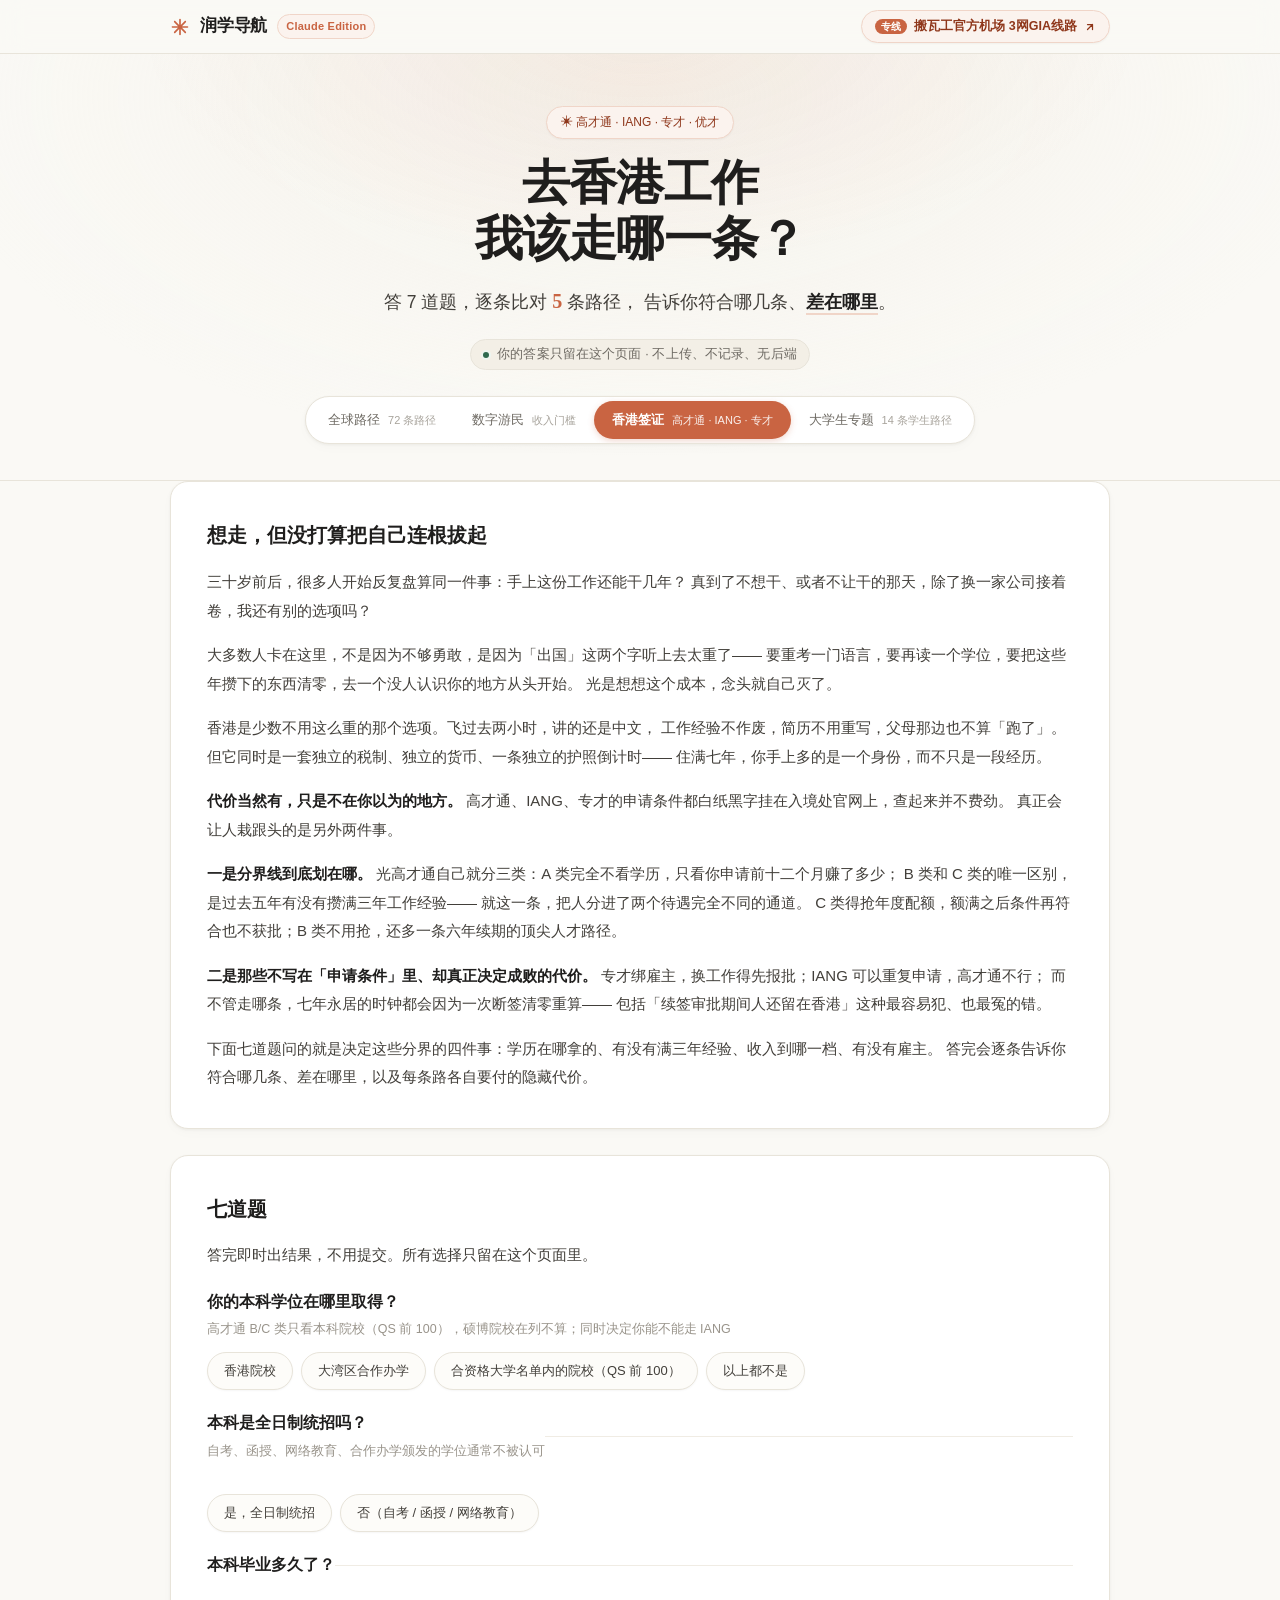
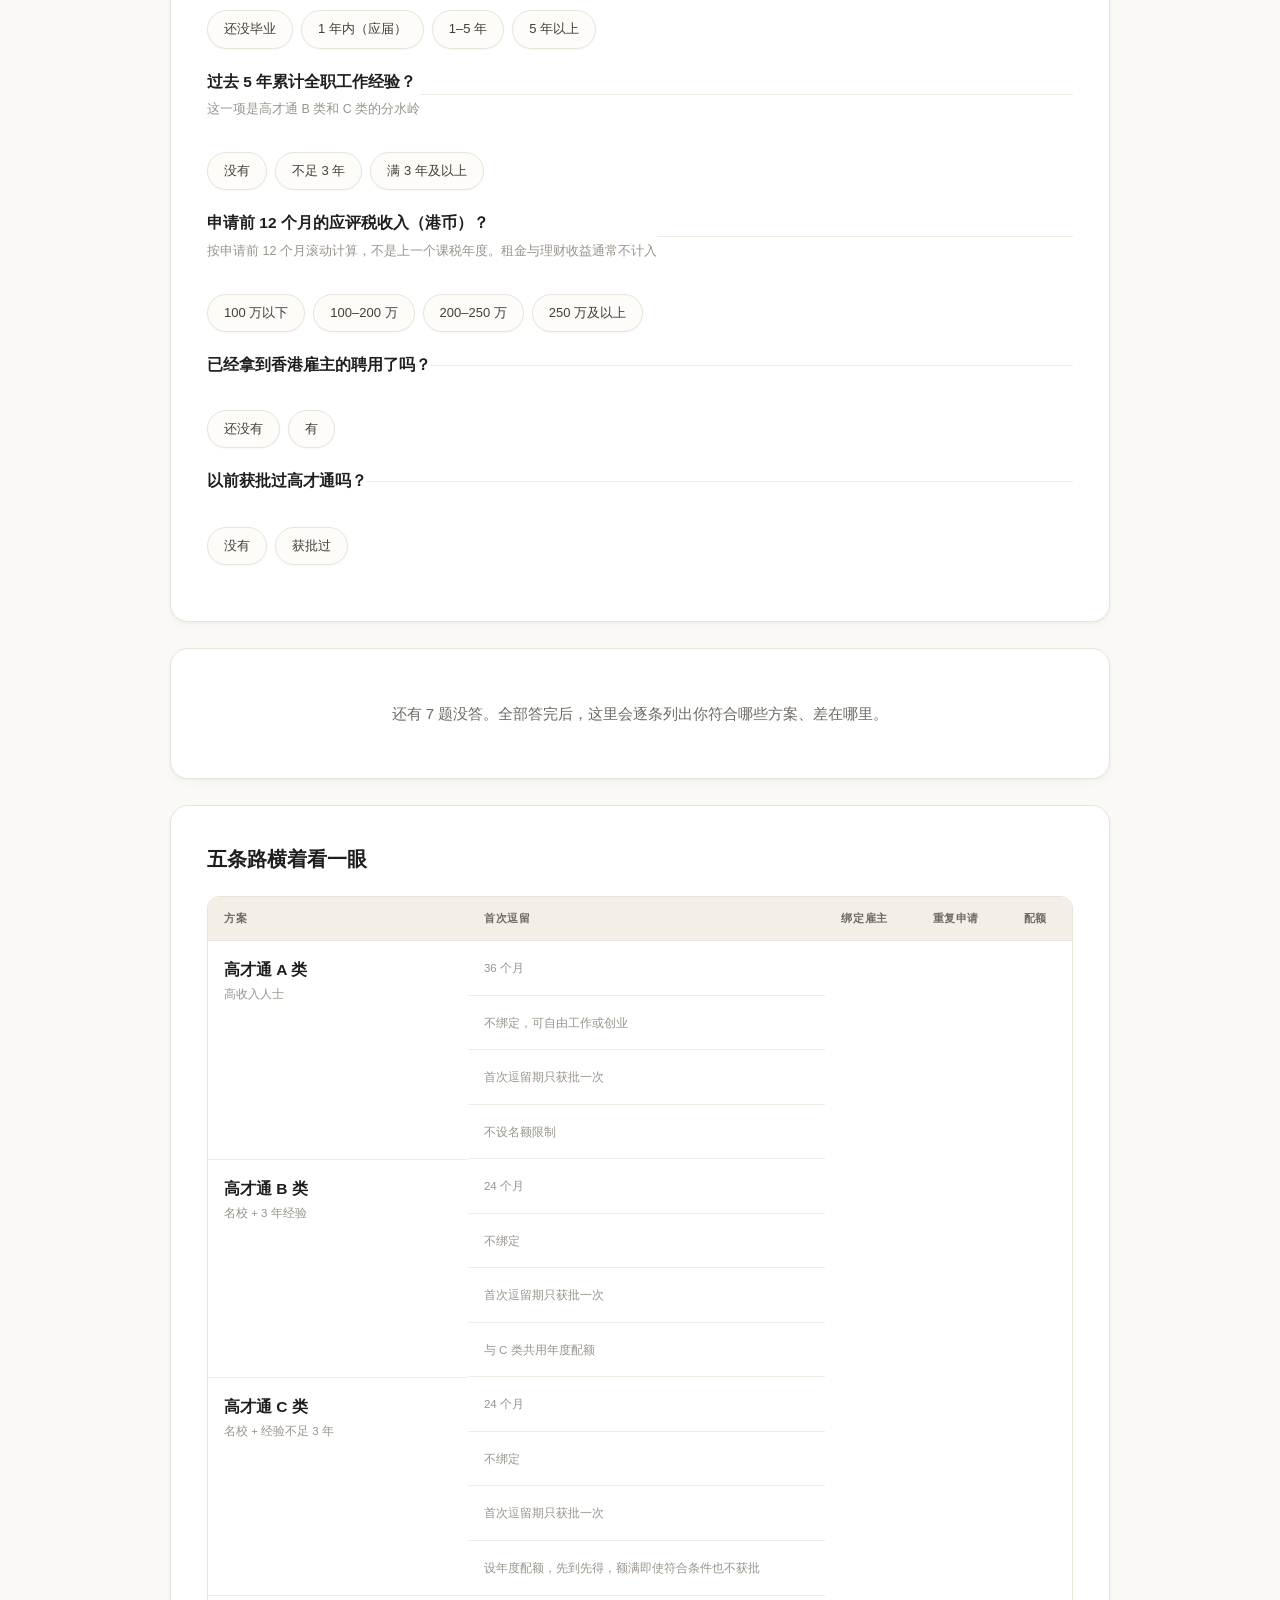
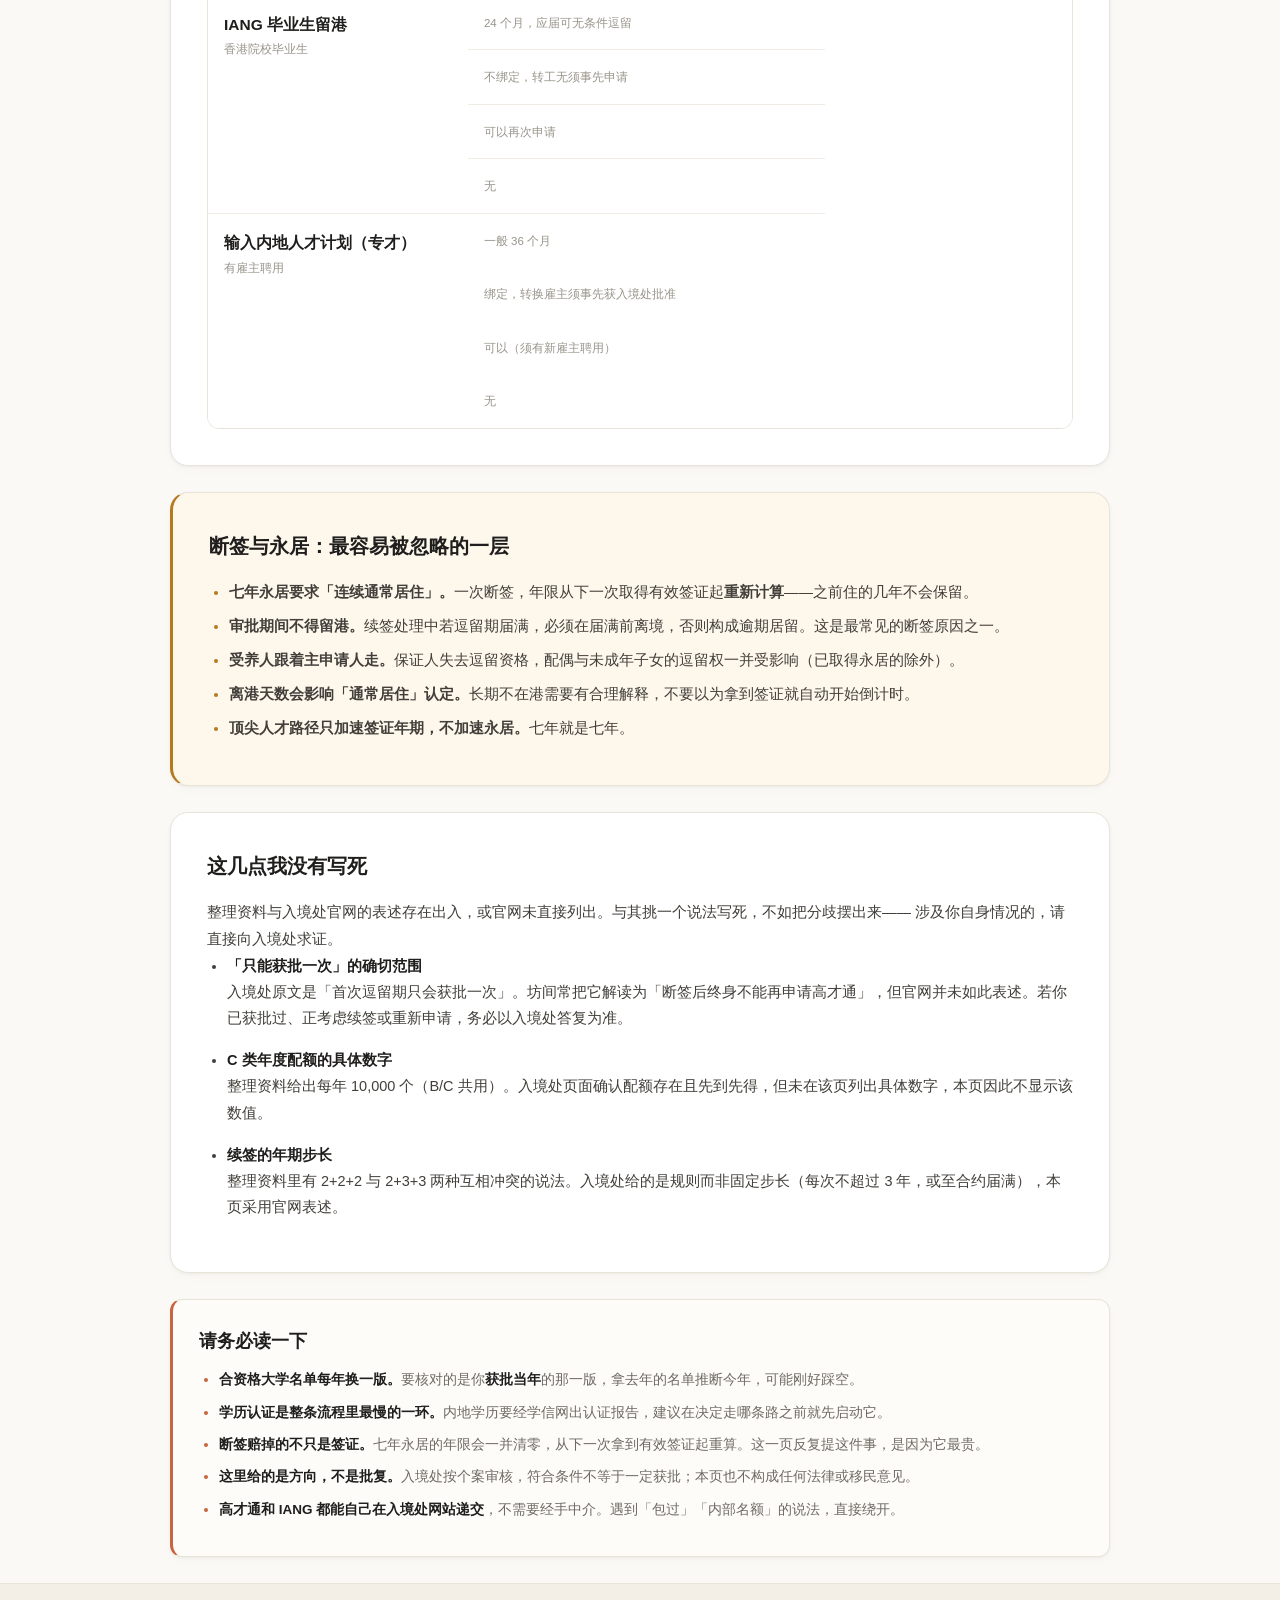
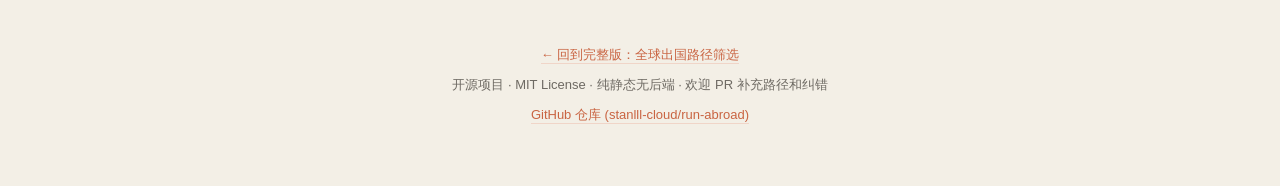
==== commit 18fa45d8: "feat: replace top github button with Bandwagon Host GIA affiliate banner" ====
--- a/hk.html
+++ b/hk.html
@@ -19,11 +19,12 @@
       <span class="claude-badge-pill">Claude Edition</span>
     </a>
     <div class="claude-top-actions">
-      <a href="https://github.com/stanlll-cloud/run-abroad" target="_blank" rel="noopener noreferrer" class="claude-gh-btn">
-        <svg viewBox="0 0 16 16" fill="currentColor">
-          <path d="M8 0C3.58 0 0 3.58 0 8c0 3.54 2.29 6.53 5.47 7.59.4.07.55-.17.55-.38 0-.19-.01-.82-.01-1.49-2.01.37-2.53-.49-2.69-.94-.09-.23-.48-.94-.82-1.13-.28-.15-.68-.52-.01-.53.63-.01 1.08.58 1.23.82.72 1.21 1.87.87 2.33.66.07-.52.28-.87.51-1.07-1.78-.2-3.64-.89-3.64-3.95 0-.87.31-1.59.82-2.15-.08-.2-.36-1.02.08-2.12 0 0 .67-.21 2.2.82.64-.18 1.32-.27 2-.27.68 0 1.36.09 2 .27 1.53-1.04 2.2-.82 2.2-.82.44 1.1.16 1.92.08 2.12.51.56.82 1.27.82 2.15 0 3.07-1.87 3.75-3.65 3.95.29.25.54.73.54 1.48 0 1.07-.01 1.93-.01 2.2 0 .21.15.46.55.38A8.013 8.013 0 0016 8c0-4.42-3.58-8-8-8z"/>
+      <a href="https://justmysocks.net/members/aff.php?aff=39372" target="_blank" rel="noopener noreferrer" class="claude-ad-btn" title="搬瓦工官方机场 3网GIA线路">
+        <span class="claude-ad-badge">专线</span>
+        <span>搬瓦工官方机场 3网GIA线路</span>
+        <svg width="12" height="12" viewBox="0 0 24 24" fill="none" stroke="currentColor" stroke-width="2.5" stroke-linecap="round" stroke-linejoin="round">
+          <path d="M7 17L17 7M17 7H7M17 7V17"/>
         </svg>
-        <span>GitHub 源码</span>
       </a>
     </div>
   </div>
--- a/css/style.css
+++ b/css/style.css
@@ -223,6 +223,51 @@
   display: flex;
   align-items: center;
   gap: var(--s3);
+}
+
+.claude-ad-btn {
+  display: inline-flex;
+  align-items: center;
+  gap: 7px;
+  padding: 5px 13px;
+  font-size: 12.5px;
+  font-weight: 600;
+  color: var(--accent-ink);
+  background: var(--accent-wash);
+  border: 1px solid var(--accent-border);
+  border-radius: var(--r-full);
+  text-decoration: none;
+  box-shadow: var(--shadow-xs);
+  transition: all .18s cubic-bezier(0.2, 0.8, 0.2, 1);
+  white-space: nowrap;
+}
+.claude-ad-btn:hover {
+  color: #FFFFFF;
+  background: var(--accent);
+  border-color: var(--accent);
+  box-shadow: 0 2px 10px rgba(201, 100, 66, 0.32);
+  transform: translateY(-1px);
+}
+.claude-ad-badge {
+  font-size: 10px;
+  font-weight: 700;
+  padding: 1px 6px;
+  border-radius: var(--r-full);
+  background: var(--accent);
+  color: #FFFFFF;
+  line-height: 1.35;
+  transition: all .16s ease;
+}
+.claude-ad-btn:hover .claude-ad-badge {
+  background: #FFFFFF;
+  color: var(--accent);
+}
+.claude-ad-btn svg {
+  flex-shrink: 0;
+  transition: transform .18s ease;
+}
+.claude-ad-btn:hover svg {
+  transform: translate(1px, -1px);
 }
 
 .claude-gh-btn {
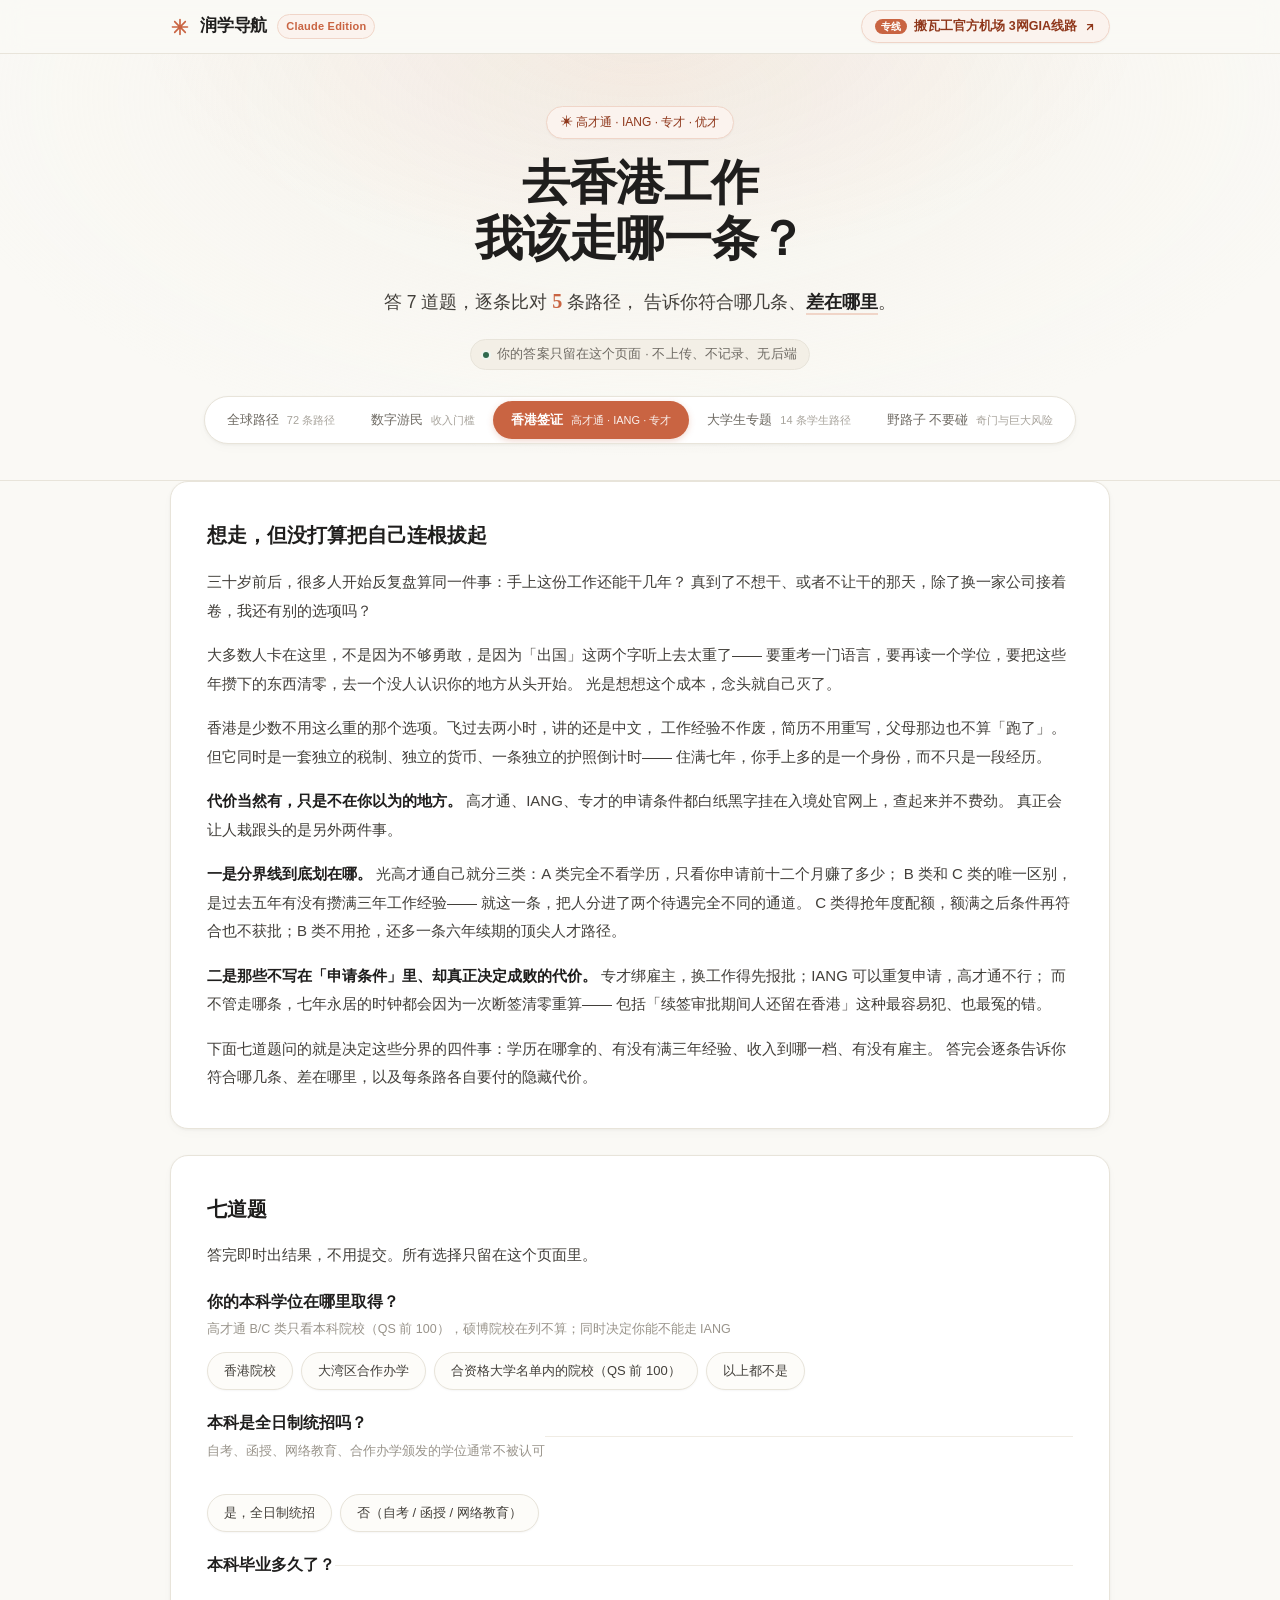
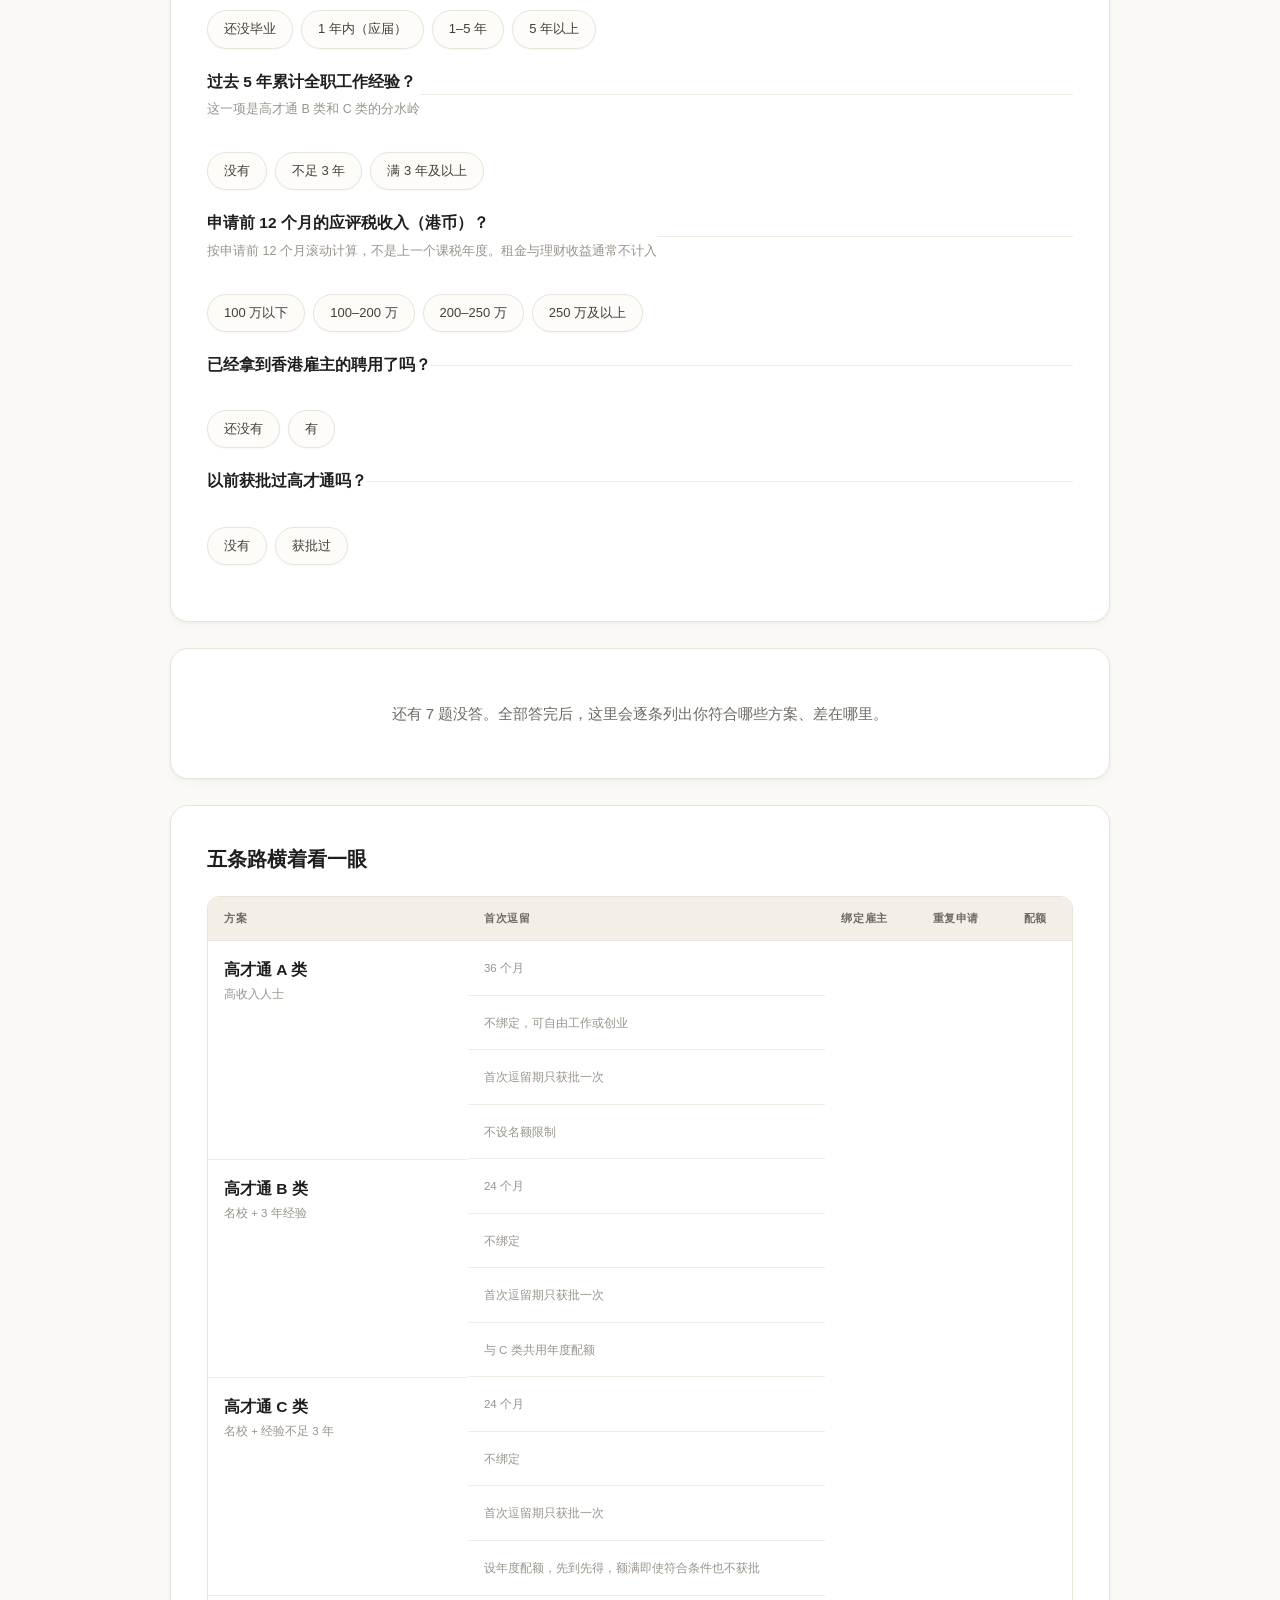
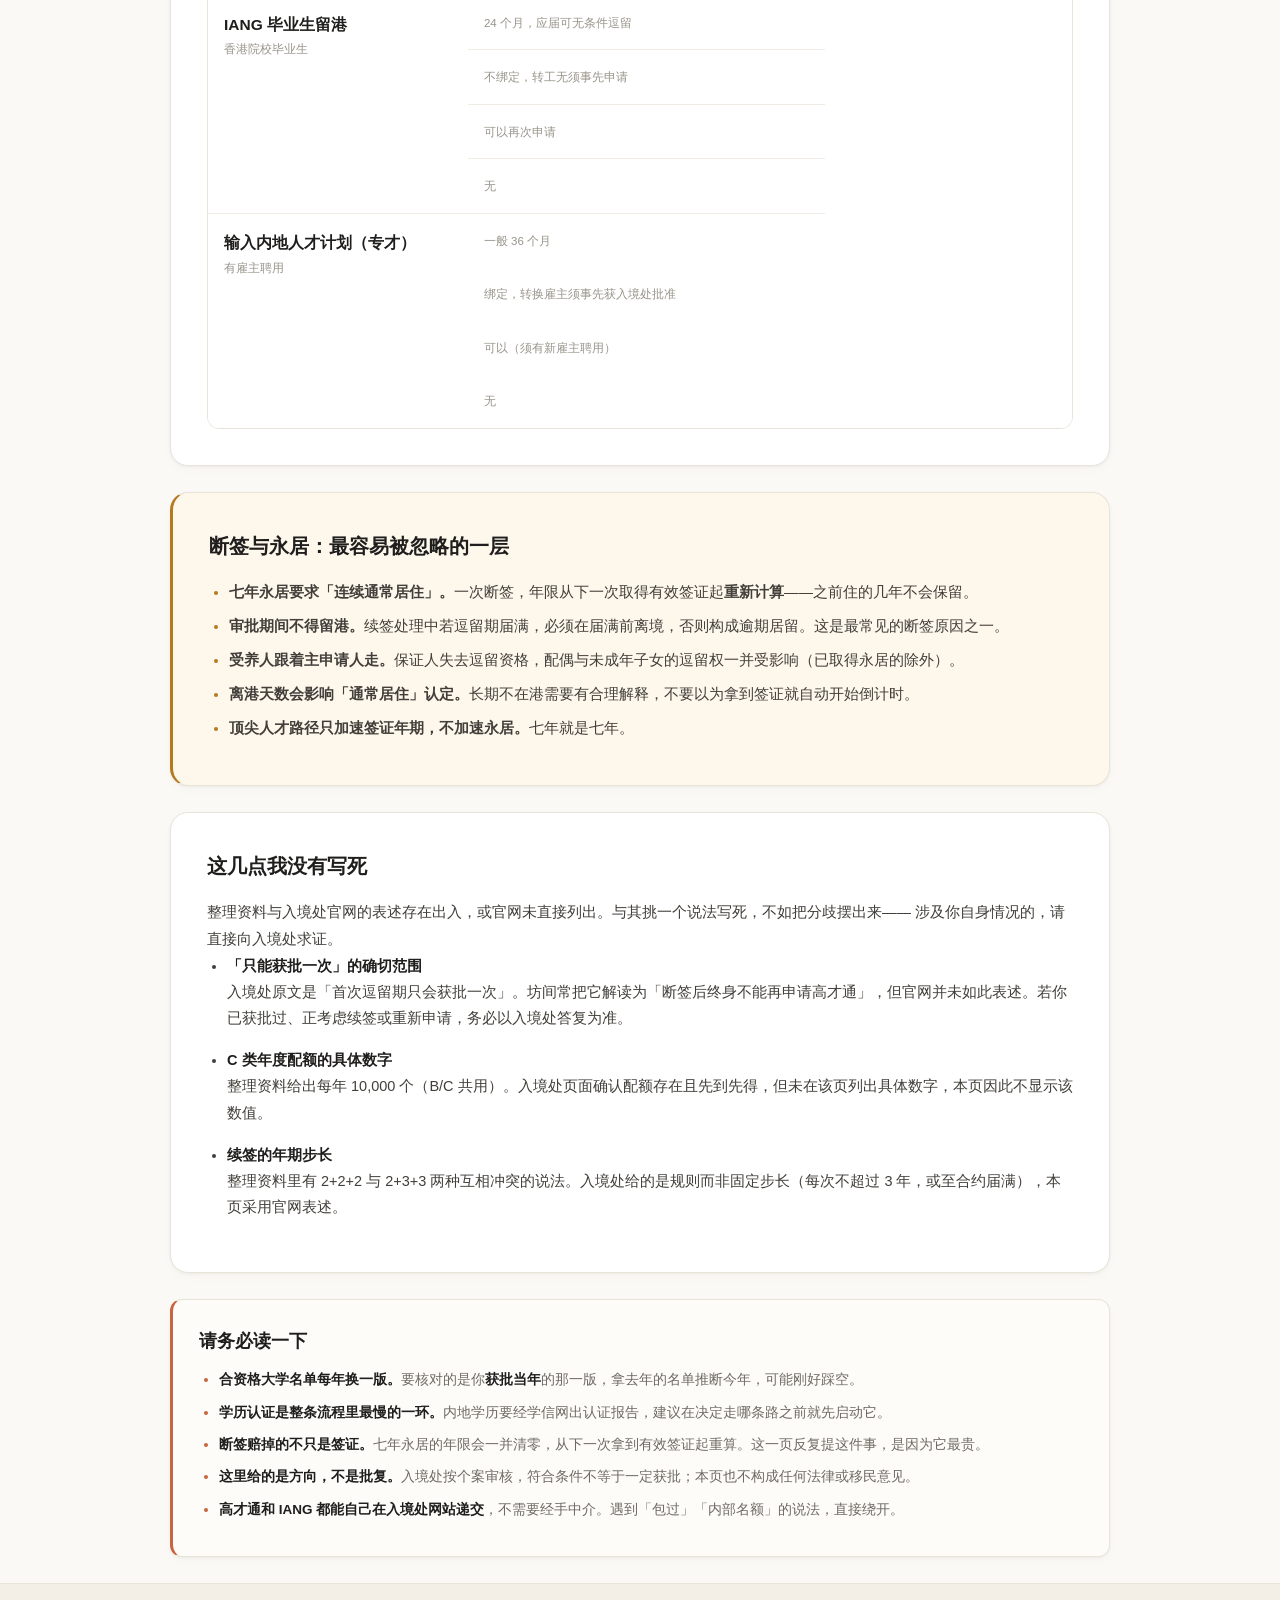
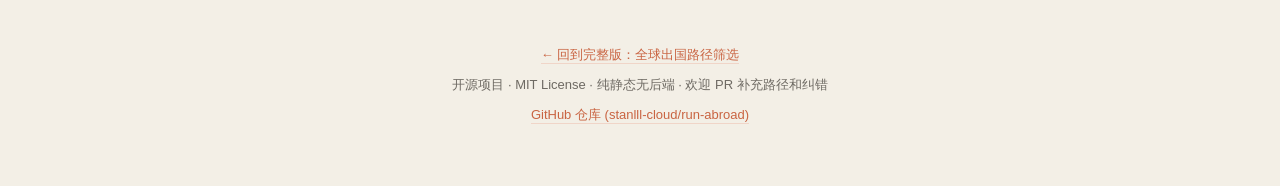
==== commit ca88670b: "feat: add '野路子 不要碰' dedicated section with in-depth risk analysis" ====
--- a/hk.html
+++ b/hk.html
@@ -44,6 +44,7 @@
       <a href="nomad.html"><span>数字游民</span><small>收入门槛</small></a>
       <a class="current" href="hk.html" aria-current="page"><span>香港签证</span><small>高才通 · IANG · 专才</small></a>
       <a href="student.html"><span>大学生专题</span><small>14 条学生路径</small></a>
+      <a href="wild.html"><span>野路子 不要碰</span><small>奇门与巨大风险</small></a>
     </nav>
   </div>
 </header>
--- a/css/style.css
+++ b/css/style.css
@@ -447,6 +447,9 @@
     padding: 8px 6px;
     font-size: 12px;
     border-radius: var(--r-sm);
+  }
+  .hero-alt a:nth-child(5):last-child {
+    grid-column: span 2;
   }
 }
 
@@ -1608,3 +1611,224 @@
   }
   .card:hover, .primary:active { transform: none; }
 }
+
+/* ============================================================
+   野路子专题 (Wild / Risk Paths)
+   ============================================================ */
+
+.wild-hero {
+  background:
+    radial-gradient(ellipse 700px 320px at 50% -20px, rgba(164, 74, 63, 0.12), transparent 72%),
+    radial-gradient(ellipse 900px 450px at 50% 10%, rgba(243, 239, 230, 0.55), transparent 80%),
+    var(--bg);
+}
+
+.wild-badge {
+  display: inline-flex;
+  align-items: center;
+  gap: 6px;
+  margin-bottom: var(--s4);
+  padding: 5px 14px;
+  font-size: 12px;
+  font-weight: 600;
+  color: #BA3E34;
+  background: #FDF1F0;
+  border: 1px solid #F5C6C2;
+  border-radius: var(--r-full);
+  box-shadow: var(--shadow-xs);
+}
+@media (prefers-color-scheme: dark) {
+  .wild-badge {
+    color: #F87171;
+    background: #2D1515;
+    border-color: #592525;
+  }
+}
+
+.wild-cards {
+  display: grid;
+  gap: var(--s6);
+  margin-bottom: var(--s8);
+}
+
+.wild-card {
+  position: relative;
+  background: var(--panel);
+  border: 1px solid var(--line);
+  border-radius: var(--r-lg);
+  padding: var(--s7);
+  box-shadow: var(--shadow-sm);
+  transition: all .2s ease;
+}
+.wild-card:hover {
+  transform: translateY(-2px);
+  box-shadow: var(--shadow-md);
+  border-color: var(--accent-border);
+}
+.wild-card::before {
+  content: '';
+  position: absolute;
+  top: 0;
+  left: var(--s7); right: var(--s7);
+  height: 3px;
+  background: #BA3E34;
+  border-radius: 0 0 3px 3px;
+}
+
+.wild-card-head {
+  display: flex;
+  justify-content: space-between;
+  align-items: flex-start;
+  gap: var(--s4);
+  flex-wrap: wrap;
+  margin-bottom: var(--s4);
+}
+
+.wild-title-area {
+  display: flex;
+  gap: var(--s4);
+  align-items: baseline;
+}
+.wild-title-area h2 {
+  margin: 0;
+  font-family: var(--serif);
+  font-size: 22px;
+  font-weight: 600;
+  color: var(--ink);
+}
+.wild-alias {
+  font-size: 12px;
+  color: var(--faint);
+  margin-top: 4px;
+}
+
+.wild-risk-tag {
+  font-size: 12px;
+  font-weight: 600;
+  padding: 4px 12px;
+  border-radius: var(--r-full);
+  white-space: nowrap;
+}
+.wild-risk-tag.extreme {
+  color: #BA3E34;
+  background: #FDF1F0;
+  border: 1px solid #F5C6C2;
+}
+.wild-risk-tag.high {
+  color: #B5791E;
+  background: #FDF7EC;
+  border: 1px solid #F7E4BE;
+}
+@media (prefers-color-scheme: dark) {
+  .wild-risk-tag.extreme { color: #F87171; background: #2D1515; border-color: #592525; }
+  .wild-risk-tag.high { color: #E0A946; background: #281F10; border-color: #423214; }
+}
+
+.wild-compare-grid {
+  display: grid;
+  grid-template-columns: 1fr 1fr;
+  gap: var(--s4);
+  margin: var(--s5) 0;
+}
+@media (max-width: 680px) {
+  .wild-compare-grid { grid-template-columns: 1fr; }
+}
+
+.wild-box {
+  padding: var(--s4) var(--s5);
+  border-radius: var(--r-md);
+  font-size: 13.5px;
+  line-height: 1.7;
+}
+.wild-box.myth {
+  background: var(--bg-tint);
+  border: 1px solid var(--line);
+  color: var(--ink-soft);
+}
+.wild-box.myth strong { color: var(--ink); }
+.wild-box.reality {
+  background: #FFF8F7;
+  border: 1px solid #FAD7D4;
+  color: #5C2320;
+}
+@media (prefers-color-scheme: dark) {
+  .wild-box.reality {
+    background: #241413;
+    border-color: #472120;
+    color: #E6BCBA;
+  }
+}
+.wild-box.reality strong { color: #BA3E34; }
+@media (prefers-color-scheme: dark) {
+  .wild-box.reality strong { color: #F87171; }
+}
+
+.wild-box-label {
+  font-size: 11px;
+  font-weight: 700;
+  letter-spacing: .08em;
+  text-transform: uppercase;
+  margin-bottom: var(--s2);
+  display: block;
+}
+.wild-box.myth .wild-box-label { color: var(--muted); }
+.wild-box.reality .wild-box-label { color: #BA3E34; }
+@media (prefers-color-scheme: dark) {
+  .wild-box.reality .wild-box-label { color: #F87171; }
+}
+
+.wild-metrics {
+  display: grid;
+  grid-template-columns: repeat(3, 1fr);
+  gap: var(--s3);
+  padding: var(--s3) 0;
+  margin-top: var(--s4);
+  border-top: 1px solid var(--hair);
+  border-bottom: 1px solid var(--hair);
+  font-size: 12.5px;
+}
+@media (max-width: 600px) {
+  .wild-metrics { grid-template-columns: 1fr; gap: var(--s2); }
+}
+.wild-metric-item span { color: var(--faint); font-size: 11px; display: block; margin-bottom: 2px; }
+.wild-metric-item b { color: var(--ink); font-weight: 600; }
+
+.wild-pitfalls {
+  margin-top: var(--s5);
+  font-size: 14px;
+  line-height: 1.8;
+  color: var(--ink-soft);
+}
+.wild-pitfalls h3 {
+  font-size: 13.5px;
+  font-weight: 600;
+  color: var(--ink);
+  margin: 0 0 var(--s2);
+}
+.wild-pitfalls ul {
+  margin: 0;
+  padding-left: var(--s5);
+}
+.wild-pitfalls li {
+  margin-bottom: var(--s2);
+}
+.wild-pitfalls li::marker {
+  color: #BA3E34;
+}
+.wild-pitfalls li strong {
+  color: var(--ink);
+}
+
+.wild-law-badge {
+  display: inline-flex;
+  align-items: center;
+  gap: 4px;
+  margin-top: var(--s4);
+  padding: 3px 10px;
+  font-size: 11.5px;
+  color: var(--muted);
+  background: var(--panel-warm);
+  border: 1px solid var(--line);
+  border-radius: var(--r-sm);
+}
+
